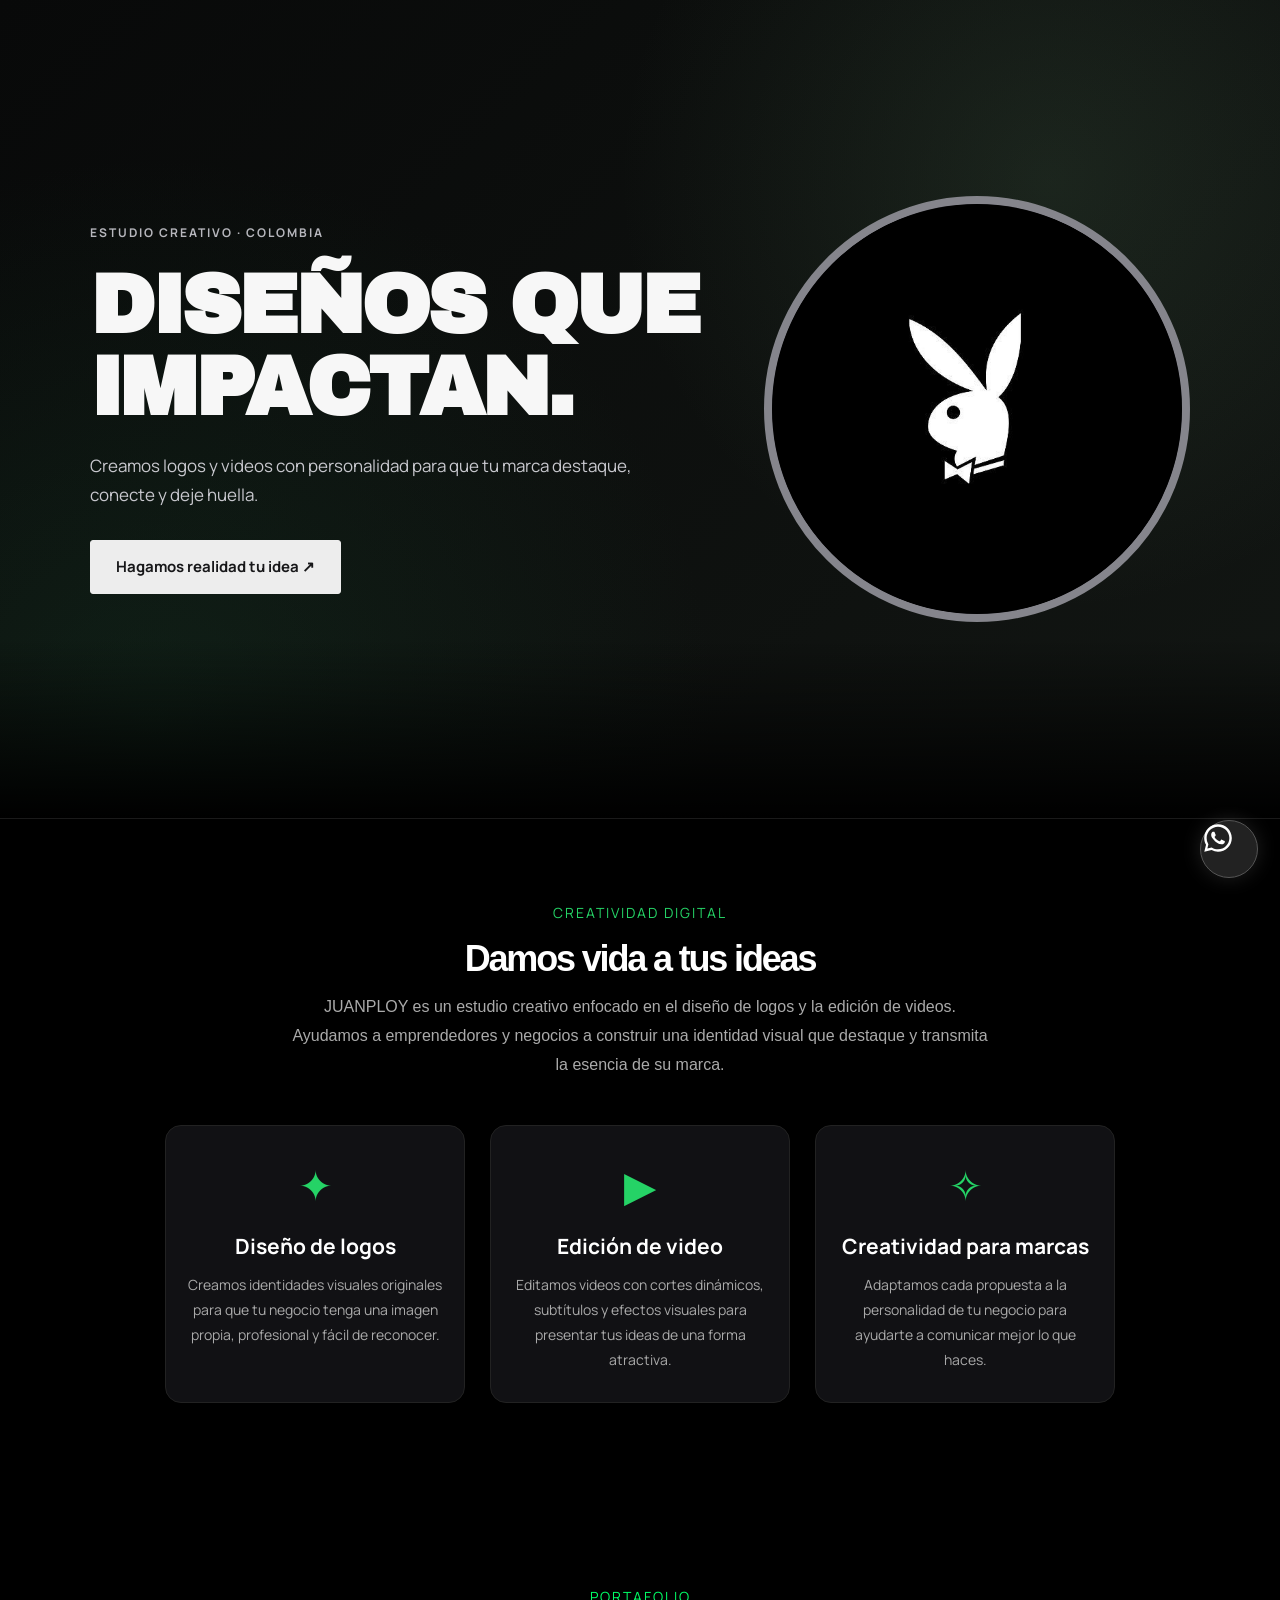
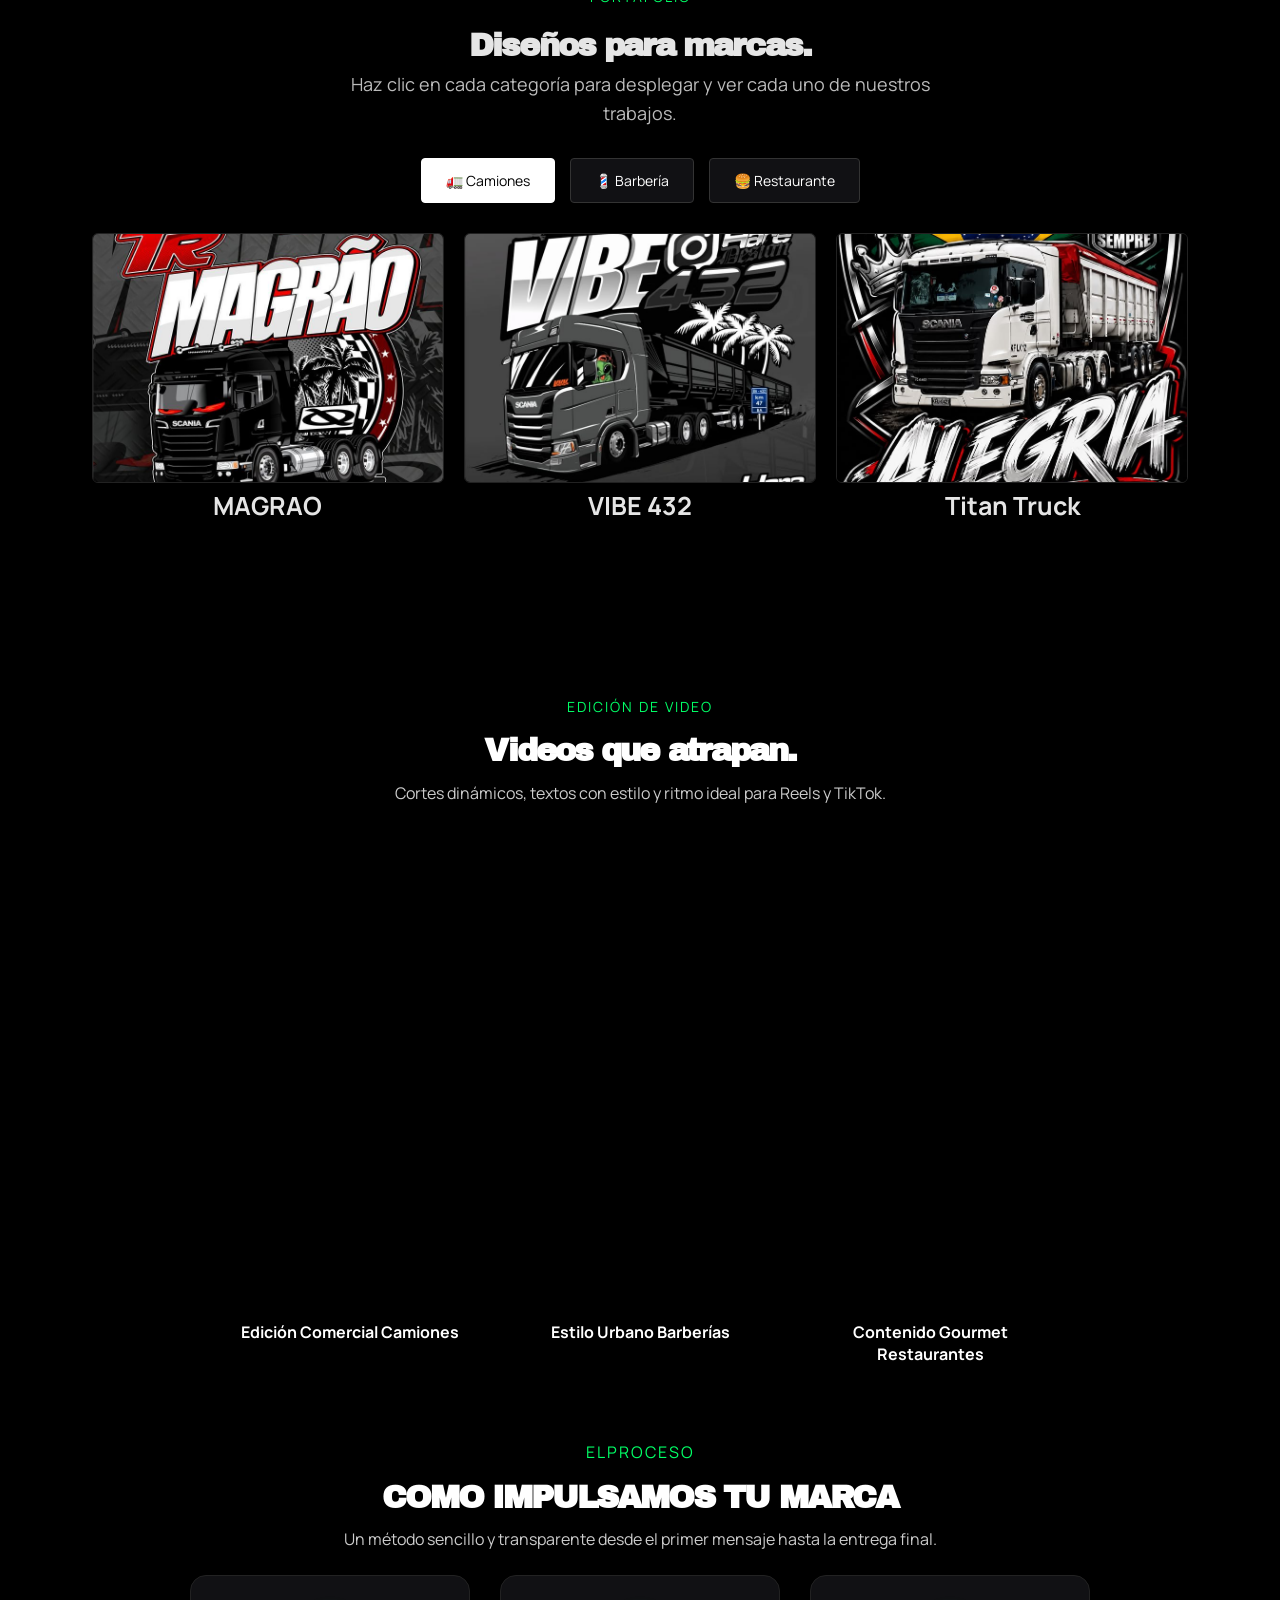
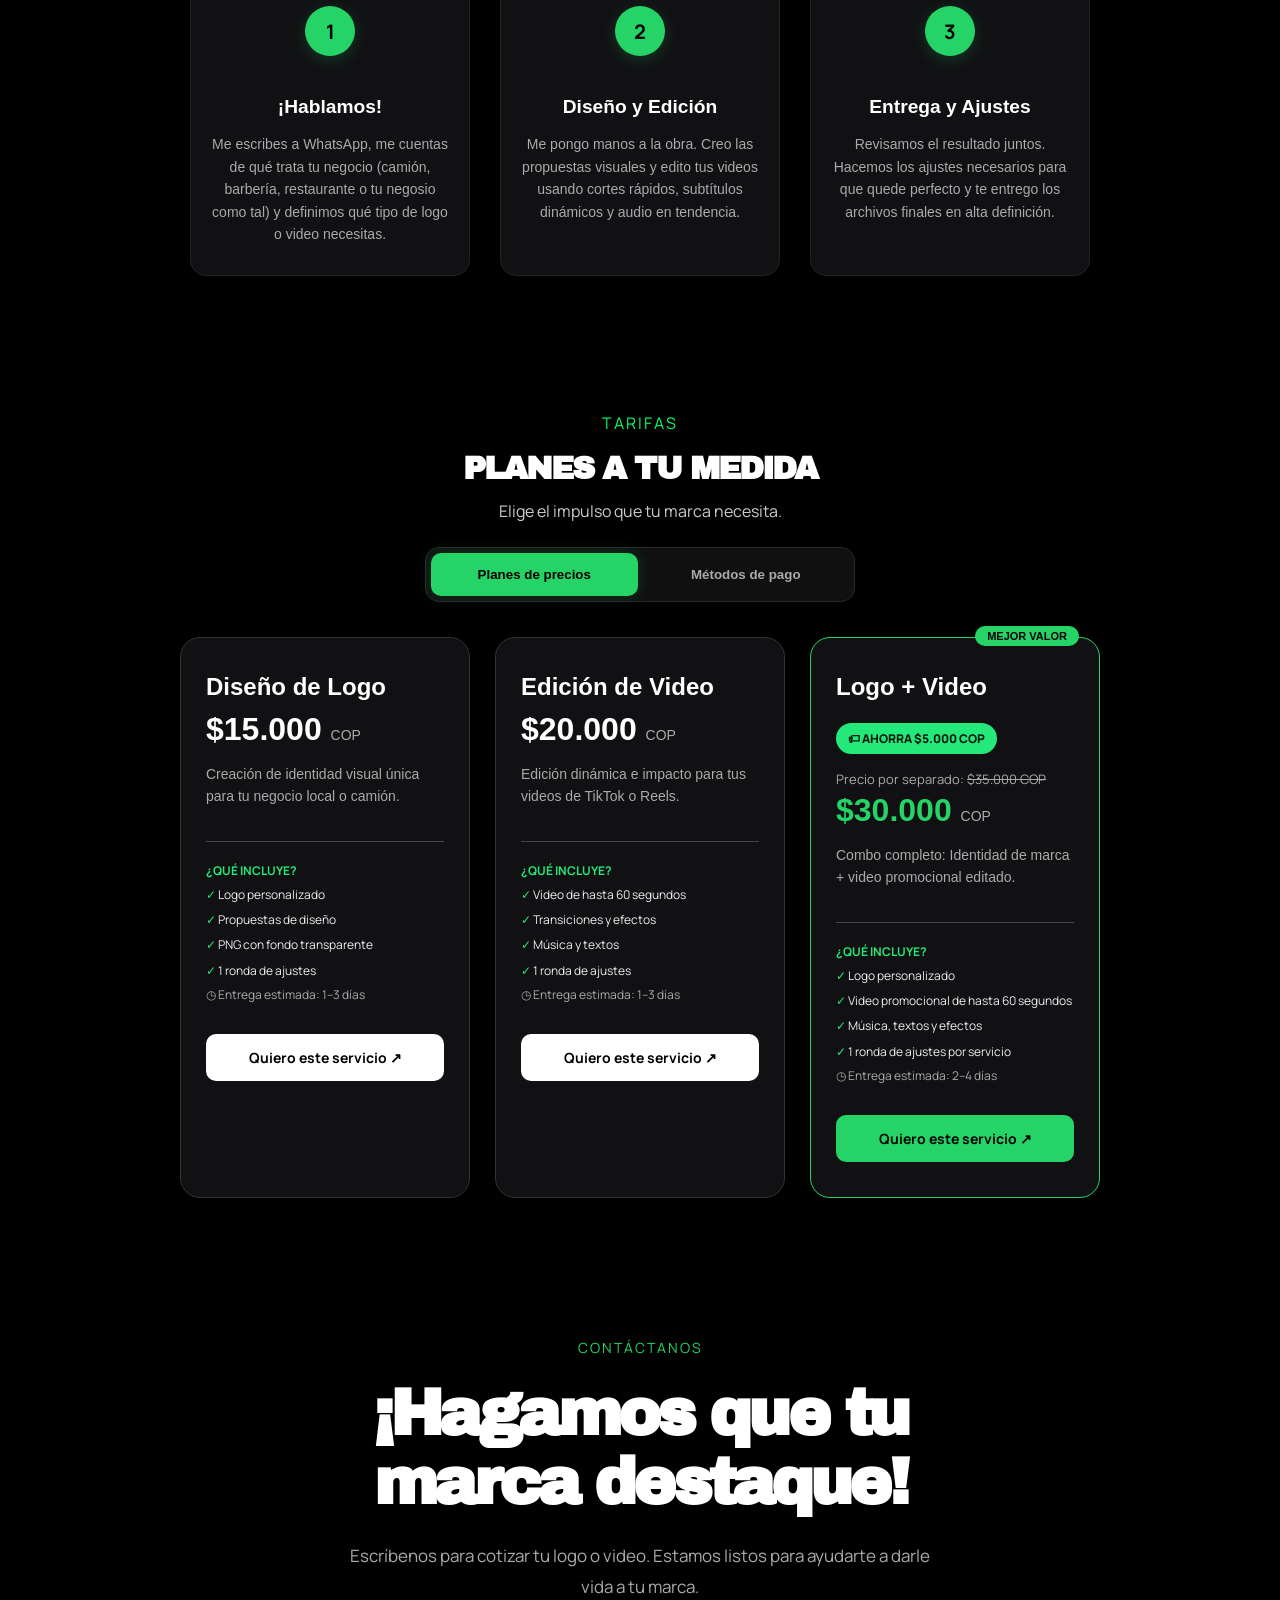
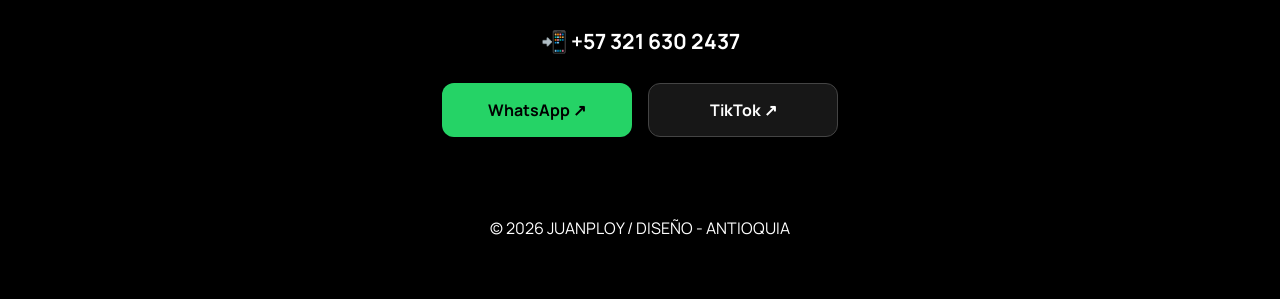
==== index.html @ f59d78eb "Update index.html" ====
<!doctype html>
<html lang="es">
<head><meta name="google-site-verification" content="qfb0RWy60WzS3y8hLTJ4j54Y8y1FdWpD40jaLU1oF0c" />
  <meta charset="utf-8"><meta name="viewport" content="width=device-width, initial-scale=1.0, maximum-scale=1.0, user-scalable=no">
<title>JUANPLOY | Diseño de Logos y Edición de Videos</title>
  <script type="application/ld+json">
  {
    "@context": "https://schema.org",
    "@type": "WebSite",
    "name": "JUANPLOY",
    "url": "https://juansebastianurregovelez-star.github.io/juanploy.github.io/"
  }
  </script>
  <link rel="icon" type="image/jpeg" href="favicon.jpg">
  <meta property="og:site_name" content="JUANPLOY">
  <meta property="og:title" content="JUANPLOY | DISEÑO CREATIVO DIGUITAL">
  <meta property="og:description" content="Creamos logos, diseños y videos con identidad propia. Transformamos tus ideas en contenido visual moderno que destaca y conecta con tu público.">
  <meta property="og:image" content="https://github.iominiatura.png">
  <meta property="og:type" content="website">

<meta name="description" content="JUANPLOY ofrece diseño de logos personalizados y edición de videos para barberías, gimnasios, restaurantes, camiones y marcas. Diseños profesionales y personalizados.">

<meta name="keywords" content="Juanploy, diseño de logos, logos personalizados, diseño gráfico, edición de videos, barberías, gimnasios, restaurantes, camiones">

<meta name="author" content="JUANPLOY">

<meta name="robots" content="in<!doctype html>
<html lang="es">
<head><meta name="google-site-verification" content="qfb0RWy60WzS3y8hLTJ4j54Y8y1FdWpD40jaLU1oF0c" />
  <meta charset="utf-8"><meta name="viewport" content="width=device-width,initial-scale=1">
  <title>juanploy</title>
  <script type="application/ld+json">
  {
    "@context": "https://schema.org",
    "@type": "WebSite",
    "name": "JUANPLOY",
    "url": "https://github.io"
  }
  </script>
  <link rel="icon" type="image/jpeg" href="favicon.jpg">


<link rel="stylesheet" href="styles.css"><link rel="stylesheet" href="logo-override.css"><link rel="stylesheet" href="portfolio-logos.css"><link rel="stylesheet" href="video-portfolio.css">
  <style>
  body {
    background: #000 !important;
  }

  main > section:not(#inicio) {
    background: #000 !important;
    background-image: none !important;
  }
    #contacto h2 {
  color: #fff !important;
}
   #inicio {
  background:
    radial-gradient(circle at 82% 22%, rgba(90, 130, 95, 0.18) 0%, transparent 35%),
    radial-gradient(circle at 12% 88%, rgba(24, 67, 43, 0.32) 0%, transparent 42%),
    linear-gradient(135deg, #080909, #121613) !important;

  position: relative;
  overflow: hidden;
  isolation: isolate;
}

/* Difuminado inferior hacia el negro */
#inicio::after {
  content: "";
  position: absolute;
  z-index: 1;
  left: 0;
  right: 0;
  bottom: 0;
  height: 180px;
  background: linear-gradient(
    to bottom,
    transparent 0%,
    rgba(0, 0, 0, 0.45) 45%,
    #000 100%
  );
  pointer-events: none;
}

/* Mantener el contenido de la portada por encima del difuminado */
#inicio > * {
  position: relative;
  z-index: 2;
}
  <style>
  <style>
.tarjeta-precio {
  padding: 20px !important;
  box-sizing: border-box;
}

.tarjeta-precio .detalles-plan p {
  font-size: 12px !important;
  margin: 6px 0 !important;
}

.tarjeta-precio a {
  padding: 12px 8px;
  font-size: 14px;
}

@media (max-width: 600px) {
  .tarjeta-precio {
    padding: 16px !important;
  }
}
</style>
</head>
<body></style>
<style>
/* PC: ocultar únicamente la barra de navegación */
@media screen and (min-width: 731px) {
  html body header.barra-juanploy {
    display: none !important;
  }
}

/* CELULAR: conservar la barra */
@media screen and (max-width: 730px) {
  html body header.barra-juanploy {
    display: flex !important;
  }
}
</style>
</head>
<body><!-- PANTALLA DE ENTRADA JUANPLOY -->
<div id="preloader">
  <div class="intro-logo">
    <img src="conejo2.jpeg" alt="Conejo de JUANPLOY">
    <h1>JUANPLOY</h1>
    <span class="intro-line"></span>
  </div>
</div>
<!-- FIN DE PANTALLA DE ENTRADA --><!-- BARRA DE NAVEGACIÓN JUANPLOY -->
<header class="barra-juanploy">
  <a href="#inicio" class="marca-juanploy">
    <img src="./conejo.jpeg" alt="Conejo de JUANPLOY">
    <span>JUANPLOY</span>
  </a>

<nav class="nav-juanploy" aria-label="Navegación principal">
  <a href="#portafolio">Portafolio</a>
  <a href="#edicion-videos">Edición de video</a>
  <a href="#proceso">Creatividad</a>
  <a href="#contacto">Contáctanos</a>
</nav>
</header>
</header><a href="https://wa.me/573216302437"
   class="whatsapp-flotante"
   target="_blank"
   aria-label="Contactar por WhatsApp">
    
    <svg viewBox="0 0 32 32" aria-hidden="true">
        <path d="M16 3C8.82 3 3 8.82 3 16c0 2.29.6 4.44 1.74 6.36L3.1 29l6.83-1.59A12.94 12.94 0 0 0 16 29c7.18 0 13-5.82 13-13S23.18 3 16 3zm0 23.65c-2.02 0-3.91-.54-5.55-1.48l-.4-.23-4.06.94.97-3.95-.25-.41A10.7 10.7 0 0 1 5.3 16C5.3 10.1 10.1 5.3 16 5.3S26.7 10.1 26.7 16 21.9 26.65 16 26.65zm5.86-8.03c-.32-.16-1.89-.93-2.18-1.04-.29-.11-.5-.16-.71.16-.21.32-.82 1.04-1 1.25-.18.21-.37.24-.69.08-.32-.16-1.36-.5-2.59-1.59-.96-.86-1.61-1.92-1.8-2.24-.19-.32-.02-.49.14-.65.15-.15.32-.37.48-.55.16-.18.21-.32.32-.53.11-.21.05-.4-.03-.56-.08-.16-.71-1.72-.97-2.36-.26-.62-.52-.54-.71-.55h-.61c-.21 0-.55.08-.84.4-.29.32-1.1 1.08-1.1 2.64s1.13 3.06 1.29 3.27c.16.21 2.22 3.39 5.38 4.76.75.32 1.34.51 1.8.65.76.24 1.45.21 2 .13.61-.09 1.89-.77 2.16-1.51.27-.74.27-1.37.19-1.51-.08-.13-.29-.21-.61-.37z"/>
    </svg>
</svg>
</svg>
</a>
</section>
<section id="inicio" class="hero">
  <div class="hero-contenido">
    <p class="hero-etiqueta">
      ESTUDIO CREATIVO · COLOMBIA
    </p>

    <h1>DISEÑOS QUE<br>IMPACTAN.</h1>

    <p class="hero-descripcion">
      Creamos logos y videos con personalidad para que tu
      marca destaque, conecte y deje huella.
    </p>

    <a class="hero-boton" href="#proceso">
      Hagamos realidad tu idea ↗
    </a>
  </div>
  
    <div class="hero-logo">
    <img src="favicon.jpg" alt="Conejo de JUANPLOY">
  </div>
</section> 
    
<!-- ========================================
     SECCIÓN: QUÉ ES JUANPLOY
========================================= -->

<section id="proceso" style="
  padding: 70px 20px;
  text-align: center;
  background-color: #08080a;
  color: #fff;
  border-top: 1px solid #1a1a1a;
">

  <!-- ENCABEZADO -->
  <p style="
    font-size: 14px;
    text-transform: uppercase;
    letter-spacing: 2px;
    color: #25d366;
    margin-bottom: 10px;
  ">
    CREATIVIDAD DIGITAL
  </p>

  <h2 style="
    font-size: 36px;
    font-weight: bold;
    margin-bottom: 18px;
    color: #fff;
    font-family: sans-serif;
  ">
    Damos vida a tus ideas
  </h2>

  <p style="
    color: #aaa;
    margin: 0 auto 45px;
    font-size: 16px;
    line-height: 1.8;
    max-width: 700px;
    font-family: sans-serif;
  ">
    JUANPLOY es un estudio creativo enfocado en el diseño de logos y la edición de videos. Ayudamos a emprendedores y negocios a construir una identidad visual que destaque y transmita la esencia de su marca.
  </p>

  <!-- TARJETAS DE SERVICIOS -->
  <div style="
    display: flex;
    flex-wrap: wrap;
    gap: 25px;
    justify-content: center;
    max-width: 1000px;
    margin: 0 auto;
  ">

    <!-- SERVICIO 1: DISEÑO DE LOGOS -->
    <div style="
      background: #111114;
      border: 1px solid #222;
      border-radius: 16px;
      padding: 30px 22px;
      width: 100%;
      max-width: 300px;
      box-sizing: border-box;
      transition: transform 0.3s ease, border-color 0.3s ease;
    ">

      <div style="
        font-size: 42px;
        color: #25d366;
        margin-bottom: 18px;
      ">✦</div>

      <h3 style="
        font-size: 21px;
        margin-bottom: 12px;
        color: #fff;
      ">
        Diseño de logos
      </h3>

      <p style="
        color: #aaa;
        font-size: 14px;
        line-height: 1.8;
        margin: 0;
      ">
        Creamos identidades visuales originales para que tu negocio tenga una imagen propia, profesional y fácil de reconocer.
      </p>

    </div>

    <!-- SERVICIO 2: EDICIÓN DE VIDEO -->
    <div style="
      background: #111114;
      border: 1px solid #222;
      border-radius: 16px;
      padding: 30px 22px;
      width: 100%;
      max-width: 300px;
      box-sizing: border-box;
      transition: transform 0.3s ease, border-color 0.3s ease;
    ">

      <div style="
        font-size: 42px;
        color: #25d366;
        margin-bottom: 18px;
      ">▶</div>

      <h3 style="
        font-size: 21px;
        margin-bottom: 12px;
        color: #fff;
      ">
        Edición de video
      </h3>

      <p style="
        color: #aaa;
        font-size: 14px;
        line-height: 1.8;
        margin: 0;
      ">
        Editamos videos con cortes dinámicos, subtítulos y efectos visuales para presentar tus ideas de una forma atractiva.
      </p>

    </div>

    <!-- SERVICIO 3: CREATIVIDAD PARA MARCAS -->
    <div style="
      background: #111114;
      border: 1px solid #222;
      border-radius: 16px;
      padding: 30px 22px;
      width: 100%;
      max-width: 300px;
      box-sizing: border-box;
      transition: transform 0.3s ease, border-color 0.3s ease;
    ">

      <div style="
        font-size: 42px;
        color: #25d366;
        margin-bottom: 18px;
      ">✧</div>

      <h3 style="
        font-size: 21px;
        margin-bottom: 12px;
        color: #fff;
      ">
        Creatividad para marcas
      </h3>

      <p style="
        color: #aaa;
        font-size: 14px;
        line-height: 1.8;
        margin: 0;
      ">
        Adaptamos cada propuesta a la personalidad de tu negocio para ayudarte a comunicar mejor lo que haces.
      </p>

    </div>

  </div>

</section>

  <!-- SECCIÓN DE PORTAFOLIO -->
<section id="portafolio" class="section works scroll-animado" style="text-align: center;">
    <p style="font-size: 14px; text-transform: uppercase; letter-spacing: 2px; color: #00FF66; margin-bottom: 5px;">PORTAFOLIO</p>
    <h2 style="font-size: 32px; font-weight: bold; margin-bottom: 10px; display: inline-block; width: 100%;">Diseños para marcas.</h2>
    <p class="intro" style="max-width: 600px; margin: 0 auto 20px auto;">Haz clic en cada categoría para desplegar y ver cada uno de  nuestros trabajos.</p>

    <!-- Botones selectores de categoría -->
    <div class="portfolio-tabs">
      <button class="tab-btn active" onclick="filterPortfolio('camiones')">🚛 Camiones</button>
      <button class="tab-btn" onclick="filterPortfolio('barberias')">💈 Barbería</button>
      <button class="tab-btn" onclick="filterPortfolio('restaurantes')">🍔 Restaurante</button>
    </div>

    <!-- Contenedores de contenido -->
    <div class="portfolio-gallery">
      <!-- CARPETA CAMIONES -->
      <div id="cat-camiones" class="portfolio-category active">
        <div class="grid-portfolio">
          <div class="item"><img src="camion 1.jpg" alt="Camión 1"><h3>MAGRAO</h3></div>
          <div class="item"><img src="camion 2.jpg" alt="Camión 2"><h3>VIBE 432</h3></div>
          <div class="item"><img src="camion 3.jpg" alt="Camión 3"><h3>Titan Truck</h3></div>
        </div>
      </div>

      <!-- CARPETA BARBERÍAS -->
      <div id="cat-barberias" class="portfolio-category">
        <div class="grid-portfolio">
          <div class="item"><img src="barberia 1.jpg" alt="Barbería 1"><h3>COREIA</h3></div>
          <div class="item"><img src="barberia 2.jpg" alt="Barbería 2"><h3>EL MUÑECO</h3></div>
          <div class="item"><img src="barberia 3.jpg" alt="Barbería 3"><h3>ROMEROS CUT</h3></div>
        </div>
      </div>

      <!-- CARPETA RESTAURANTES -->
      <div id="cat-restaurantes" class="portfolio-category">
        <div class="grid-portfolio">
          <div class="item"><img src="restaurante 1.jpg" alt="Restaurante 1"><h3>LA BURGUER</h3></div>
          <div class="item"><img src="restaurante 2.jpg" alt="Restaurante 2"><h3>BOCATOOS</h3></div>
          <div class="item"><img src="restaurante 3.jpg" alt="Restaurante 3"><h3>FAST FOOFD</h3></div>
        </div>
      </div>
    </div>
  </section>
 <!-- NUEVA SECCIÓN: EDICIÓN DE VIDEO -->
<section id="edicion-videos" style="padding: 60px 20px; text-align: center; background-color: #0b0b0b; color: #fff;">
  <p style="font-size: 14px; text-transform: uppercase; letter-spacing: 2px; color: #00FF66; margin-bottom: 5px;">EDICIÓN DE VIDEO</p>
  <h2 style="font-size: 32px; font-weight: bold; margin-bottom: 10px;">Videos que atrapan.</h2>
  <p style="color: #ccc; margin-bottom: 40px; font-size: 16px;">Cortes dinámicos, textos con estilo y ritmo ideal para Reels y TikTok.</p>

  <div style="display: flex; flex-wrap: wrap; gap: 30px; justify-content: center; max-width: 1200px; margin: 0 auto;">
    
    <!-- Video Camiones -->
    <div style="width: 100%; max-width: 260px; text-align: center;">
      <div style="width: 100%; aspect-ratio: 9 / 16; border-radius: 12px; overflow: hidden; box-shadow: 0 8px 24px rgba(0,0,0,0.5); background-color: #000;">
      <video autoplay muted loop playsinline preload="metadata"style="width: 100%; height: 100%; object-fit: cover;">
          <source src="turbo-video.mp4.mp4" type="video/mp4">
        </video>
      </div>
      <h3 style="font-size: 16px; margin-top: 15px; color: #fff;">Edición Comercial Camiones</h3>
    </div>

    <!-- Video Barbería -->
    <div style="width: 100%; max-width: 260px; text-align: center;">
      <div style="width: 100%; aspect-ratio: 9 / 16; border-radius: 12px; overflow: hidden; box-shadow: 0 8px 24px rgba(0,0,0,0.5); background-color: #000;">
      <video autoplay muted loop playsinline preload="metadata"style="width: 100%; height: 100%; object-fit: cover;">
          <source src="barbe-video.mp4.mp4" type="video/mp4">
        </video>
      </div>
      <h3 style="font-size: 16px; margin-top: 15px; color: #fff;">Estilo Urbano Barberías</h3>
    </div>

    <!-- Video Restaurante -->
    <div style="width: 100%; max-width: 260px; text-align: center;">
      <div style="width: 100%; aspect-ratio: 9 / 16; border-radius: 12px; overflow: hidden; box-shadow: 0 8px 24px rgba(0,0,0,0.5); background-color: #000;">
        <video autoplay muted loop playsinline preload="metadata"style="width: 100%; height: 100%; object-fit: cover;">
          <source src="rante-final.mp4.mp4" type="video/mp4">
        </video>
      </div>
      <h3 style="font-size: 16px; margin-top: 15px; color: #fff;">Contenido Gourmet Restaurantes</h3>
    </div>

  </div>
<!-- Estilos CSS para lograr las esquinas redondeadas y la animación suave -->
  <style>
    .tarjeta-precio {
      background-color: #111114 !important;
      border: 1px solid #333 !important;
      border-radius: 20px !important; /* Esquinas muy suaves y modernas */
      padding: 35px 25px !important;
      width: 100% !important;
      max-width: 290px !important;
      text-align: left !important;
      position: relative !important;
      transition: all 0.4s cubic-bezier(0.165, 0.84, 0.44, 1) !important; /* Animación ultra suave */
      box-shadow: 0 4px 20px rgba(0, 0, 0, 0.3) !important;
    }
    
    /* Efecto de elevación interactiva (Hover) */
    .tarjeta-precio:hover {
      transform: translateY(-12px) !important; /* Se eleva físicamente */
      border-color: #25d366 !important; /* El borde cambia al verde de tu marca */
      box-shadow: 0 15px 35px rgba(37, 211, 102, 0.15) !important; /* Brillo suave abajo */
    }

    .tarjeta-precio.destacada {
      border: 1px solid #25d366 !important;
    }
    .tarjeta-precio.destacada:hover {
      box-shadow: 0 15px 35px rgba(37, 211, 102, 0.3) !important;
    }

    .boton-interes {
      display: inline-block !important;
      width: 100% !important;
      padding: 14px !important;
      text-align: center !important;
      text-decoration: none !important;
      font-weight: bold !important;
      border-radius: 10px !important;
      margin-top: 25px !important;
      transition: background 0.3s ease !important;
    }
    html {
  scroll-behavior: smooth;
}

body {
  overflow-x: hidden;
}

.tarjeta-precio {
  will-change: transform;
}
  </style>
<!-- ========================================== -->
<!-- 03.5 / SECCIÓN CÓMO TRABAJAMOS (NUEVA)    -->
<!-- ========================================== -->
<section id="seccion-precios" style="padding:60px 20px;background:#000;color:white;text-align:center;">
  <p style="color:#00ff66;letter-spacing:2px;">ELPROCESO</p>
  <h2 style="font-size:32px;margin-bottom:10px;">COMO IMPULSAMOS TU MARCA</h2>
  <p style="color:#ccc;margin-bottom:25px;">
Un método sencillo y transparente desde el primer mensaje hasta la entrega final.
  <style>
    .tarjeta-proceso {
      background-color: #111114 !important;
      border: 1px solid #222 !important;
      border-radius: 16px !important;
      padding: 30px 20px !important;
      width: 100% !important;
      max-width: 280px !important;
      text-align: center !important;
      transition: transform 0.3s ease !important;
    }
    .tarjeta-proceso:hover {
      transform: translateY(-5px) !important;
      border-color: #333 !important;
    }
    .numero-paso {
      width: 50px !important;
      height: 50px !important;
      background-color: #25d366 !important;
      color: #000 !important;
      font-size: 20px !important;
      font-weight: bold !important;
      display: flex !important;
      align-items: center !important;
      justify-content: center !important;
      border-radius: 50% !important;
      margin: 0 auto 20px auto !important;
      box-shadow: 0 4px 15px rgba(37, 211, 102, 0.2) !important;
    }
  </style>

  <div style="display: flex; flex-wrap: wrap; gap: 30px; justify-content: center; max-width: 1100px; margin: 0 auto;">
    
    <!-- Paso 1 -->
    <div class="tarjeta-proceso">
      <div class="numero-paso">1</div>
      <h3 style="font-size: 18px; font-weight: bold; margin-bottom: 10px; color: #fff; font-family: sans-serif;">¡Hablamos!</h3>
      <p style="color: #aaa; font-size: 14px; line-height: 1.6; margin: 0; font-family: sans-serif;">Me escribes a WhatsApp, me cuentas de qué trata tu negocio (camión, barbería, restaurante o tu negosio como tal) y definimos qué tipo de logo o video necesitas.</p>
    </div>

    <!-- Paso 2 -->
    <div class="tarjeta-proceso">
      <div class="numero-paso">2</div>
      <h3 style="font-size: 18px; font-weight: bold; margin-bottom: 10px; color: #fff; font-family: sans-serif;">Diseño y Edición</h3>
      <p style="color: #aaa; font-size: 14px; line-height: 1.6; margin: 0; font-family: sans-serif;">Me pongo manos a la obra. Creo las propuestas visuales y edito tus videos usando cortes rápidos, subtítulos dinámicos y audio en tendencia.</p>
    </div>

    <!-- Paso 3 -->
    <div class="tarjeta-proceso">
      <div class="numero-paso">3</div>
      <h3 style="font-size: 18px; font-weight: bold; margin-bottom: 10px; color: #fff; font-family: sans-serif;">Entrega y Ajustes</h3>
      <p style="color: #aaa; font-size: 14px; line-height: 1.6; margin: 0; font-family: sans-serif;">Revisamos el resultado juntos. Hacemos los ajustes necesarios para que quede perfecto y te entrego los archivos finales en alta definición.</p>
    </div>

  </div>
</section>
<!-- ========================================== -->
  <!-- 04 / SECCIÓN DE PRECIOS ACTUALIZADA       -->
  <!-- ========================================== -->  
<section id="seccion-precios" style="padding:60px 20px;background:#000;color:white;text-align:center;">
  <p style="color:#00ff66;letter-spacing:2px;">TARIFAS</p>
  <h2 style="font-size:32px;margin-bottom:10px;">PLANES A TU MEDIDA</h2>
  <p style="color:#ccc;margin-bottom:25px;">
    Elige el impulso que tu marca necesita.
  </p>
<div class="selector-pagos">
  <button type="button" id="btn-planes" class="boton-selector activo">
    Planes de precios
  </button>

  <button type="button" id="btn-pagos" class="boton-selector">
    Métodos de pago
  </button>
</div>

<!-- PANEL DE PLANES -->
<div id="panel-planes">

    <div style="display:flex;flex-wrap:wrap;gap:25px;justify-content:center;max-width:1100px;margin:30px auto 0;">

      <!-- TARJETA 1 -->
      <div class="tarjeta-precio">
        <h3 style="font-size:24px;font-weight:bold;margin-bottom:10px;color:#fff;font-family:sans-serif;">Diseño de Logo</h3>

        <div style="font-size:32px;font-weight:bold;color:#fff;margin-bottom:15px;font-family:sans-serif;">
          $15.000 <span style="font-size:14px;color:#aaa;font-weight:normal;">COP</span>
        </div>

        <p style="color:#aaa;font-size:14px;line-height:1.6;min-height:60px;margin:0;font-family:sans-serif;">
          Creación de identidad visual única para tu negocio local o camión.
        </p>

        <a href="https://wa.me/573216302437" target="_blank"
          style="display:inline-block;width:100%;padding:14px;text-align:center;text-decoration:none;font-weight:bold;border-radius:10px;margin-top:25px;background-color:#fff;color:#000;">
          Me interesa ↗
        </a>
      </div>

      <!-- TARJETA 2 -->
      <div class="tarjeta-precio">
        <h3 style="font-size:24px;font-weight:bold;margin-bottom:10px;color:#fff;font-family:sans-serif;">Edición de Video</h3>

        <div style="font-size:32px;font-weight:bold;color:#fff;margin-bottom:15px;font-family:sans-serif;">
          $20.000 <span style="font-size:14px;color:#aaa;font-weight:normal;">COP</span>
        </div>

        <p style="color:#aaa;font-size:14px;line-height:1.6;min-height:60px;margin:0;font-family:sans-serif;">
          Edición dinámica e impacto para tus videos de TikTok o Reels.
        </p>

        <a href="https://wa.me/573216302437" target="_blank"
          style="display:inline-block;width:100%;padding:14px;text-align:center;text-decoration:none;font-weight:bold;border-radius:10px;margin-top:25px;background-color:#fff;color:#000;">
          Me interesa ↗
        </a>
      </div>

      <!-- TARJETA 3 -->
      <div class="tarjeta-precio destacada">
        <span style="position:absolute;top:-12px;right:20px;background-color:#25d366;color:#000;font-size:11px;font-weight:bold;padding:4px 12px;border-radius:20px;text-transform:uppercase;font-family:sans-serif;">
          Mejor Valor
        </span>

        <h3 style="font-size:24px;font-weight:bold;margin-bottom:10px;color:#fff;font-family:sans-serif;">Logo + Video</h3>

        <div style="font-size:32px;font-weight:bold;color:#25d366;margin-bottom:15px;font-family:sans-serif;">
          $30.000 <span style="font-size:14px;color:#aaa;font-weight:normal;">COP</span>
        </div>

        <p style="color:#aaa;font-size:14px;line-height:1.6;min-height:60px;margin:0;font-family:sans-serif;">
          Combo completo: Identidad de marca + video promocional editado.
        </p>

        <a href="https://wa.me/573216302437" target="_blank"
          style="display:inline-block;width:100%;padding:14px;text-align:center;text-decoration:none;font-weight:bold;border-radius:10px;margin-top:25px;background-color:#25d366;color:#000;">
          Me interesa ↗
        </a>
      </div>

    </div>
  </div>
  
<div id="panel-pagos" style="display:none;">

<h2 style="font-size:40px;margin-bottom:10px;">TUS PAGOS LLEGAN A NEQUI</h2>
  <p style="color:#ccc;margin-bottom:25px;">
 Puedes realizar tu transferencia desde cualquiera de estas entidades. para llegar a nequi
  </p>

<div class="lista-bancos">
  
<div class="banco-item">
  <img
    src="nequi.png"
    alt="Logo de Nequi"
    style="width:38px !important; height:38px !important; max-width:38px !important; max-height:38px !important; object-fit:contain !important; flex:0 0 38px !important; display:block !important;"
  >
  <span>Nequi</span>
</div>
<div class="banco-item">
  <img
    src="bamcolombia.png"
    alt="Logo de Bancolombia"
    style="width:38px !important; height:38px !important; max-width:38px !important; max-height:38px !important; object-fit:contain !important; flex:0 0 38px !important; display:block !important;"
  >
  <span>Bancolombia</span>
</div>
  
<div class="banco-item">
  <img
    src="bogota 2.jpg"
    alt="Logo de Banco de Bogotá"
    style="width:38px !important; height:38px !important; max-width:38px !important; max-height:38px !important; object-fit:contain !important; flex:0 0 38px !important; display:block !important;"
  >
  <span>Banco de Bogotá</span>
</div>
  <div class="banco-item">
  <img
    src="nu.png"
    alt="Logo de Nu"
    style="width:38px !important; height:38px !important; max-width:38px !important; max-height:38px !important; object-fit:contain !important; flex:0 0 38px !important; display:block !important;"
  >
  <span>Nu</span>
</div>
  
  <div class="banco-item">
  <img
    src="davivienda.jpg"
    alt="Logo de Davivienda"
    style="width:38px !important; height:38px !important; max-width:38px !important; max-height:38px !important; object-fit:contain !important; flex:0 0 38px !important; display:block !important;"
  >
  <span>Davivienda</span>
</div>

<div class="banco-item">
  <img
    src="daviplata.png"
    alt="Logo de DaviPlata"
    style="width:38px !important; height:38px !important; max-width:38px !important; max-height:38px !important; object-fit:contain !important; flex:0 0 38px !important; display:block !important;"
  >
  <span>DaviPlata</span>
</div>

</div>

<div class="destino-nequi">
  <div>
    <p>Todos los pagos deben enviarse a nuestra cuenta Nequi q Nuestros Hasesores Tedaran </p>
  </div>
</div>
</div> <!-- Cierre de panel-pagos -->
</section> <!-- Cierre de seccion-precios -->

<!-- SECCIÓN DE CONTACTO JUANPLOY -->
<section id="contacto" class="section contact scroll-animado">
  <div class="contacto-contenido">

    <p class="contacto-etiqueta">CONTÁCTANOS</p>

    <h2>¡Hagamos que tu<br>marca destaque!</h2>

    <p class="contacto-descripcion">
      Escríbenos para cotizar tu logo o video. Estamos listos para ayudarte
      a darle vida a tu marca.
    </p>

    <p class="contacto-telefono">📲 +57 321 630 2437</p>

    <div class="contacto-botones">

      <!-- BOTÓN WHATSAPP -->
      <a
        class="contacto-btn whatsapp-btn"
        href="https://wa.me/573216302437"
        target="_blank"
        rel="noopener noreferrer">
        WhatsApp ↗
      </a>

      <!-- BOTÓN TIKTOK -->
      <a
        class="contacto-btn tiktok-btn"
        href="https://www.tiktok.com/@juanploy"
        target="_blank"
        rel="noopener noreferrer">
        TikTok ↗
      </a>

    </div>

  </div>

</section>

<!-- ESTILOS DE LA SECCIÓN DE CONTACTO -->
<style>
#contacto {
  box-sizing: border-box;
  width: 100%;
  padding: 80px 20px !important;
  text-align: center !important;
  background: #000 !important;
  color: #fff;
  scroll-margin-top: 20px;
}

#contacto .contacto-contenido {
  width: 100%;
  max-width: 850px;
  margin: 0 auto;
}

#contacto .contacto-etiqueta {
  color: #25d366;
  font-size: 14px;
  letter-spacing: 2px;
  margin: 0 0 22px;
  text-align: center;
}

#contacto h2 {
  color: #fff !important;
  font-size: clamp(34px, 6vw, 64px) !important;
  line-height: 1.08 !important;
  text-align: center !important;
  margin: 0 auto 24px !important;
  max-width: 800px;
}

#contacto .contacto-descripcion {
  color: #aaa;
  font-size: 17px;
  line-height: 1.8;
  max-width: 600px;
  margin: 0 auto 25px;
  text-align: center;
}

#contacto .contacto-telefono {
  color: #fff;
  font-size: 21px;
  font-weight: bold;
  margin: 0 auto 28px;
  text-align: center;
}

#contacto .contacto-botones {
  display: flex;
  justify-content: center;
  align-items: center;
  gap: 16px;
  flex-wrap: wrap;
  width: 100%;
  margin: 0 auto;
}

#contacto .contacto-btn {
  display: inline-flex;
  justify-content: center;
  align-items: center;
  box-sizing: border-box;
  min-width: 190px;
  min-height: 54px;
  padding: 15px 24px;
  border-radius: 12px;
  text-decoration: none !important;
  font-size: 16px;
  font-weight: bold;
  transition: transform .25s ease, box-shadow .25s ease;
}

#contacto .whatsapp-btn {
  background: #25d366;
  color: #000 !important;
}

#contacto .tiktok-btn {
  background: #171717;
  color: #fff !important;
  border: 1px solid #444;
}

#contacto .contacto-btn:hover {
  transform: translateY(-4px);
  box-shadow: 0 8px 24px rgba(37, 211, 102, .15);
}

/* ADAPTACIÓN PARA CELULARES */
@media (max-width: 600px) {
  #contacto {
    padding: 60px 20px !important;
  }

  #contacto h2 {
    font-size: 36px !important;
    line-height: 1.1 !important;
  }

  #contacto .contacto-descripcion {
    font-size: 16px;
    line-height: 1.7;
  }

  #contacto .contacto-telefono {
    font-size: 18px;
  }

  #contacto .contacto-botones {
    gap: 12px;
  }

  #contacto .contacto-btn {
    flex: 1 1 135px;
    min-width: 0;
    padding: 14px 12px;
    font-size: 15px;
  }
}
</style>
  <span>&copy; <span id="year"></span> JUANPLOY / DISEÑO - ANTIOQUIA</span>
</footer>

<!-- Enlace a tu archivo de videos y filtros -->
<script src="video-portfolio.js"></script>

<!-- Script para el año automático y animaciones de scroll -->
<script>
  // Año en el footer
  document.getElementById('year').textContent = new Date().getFullYear();

  // Animación al ir bajando (Scroll)
  const secciones = document.querySelectorAll('.scroll-animado');
  const observador = new IntersectionObserver((entradas) => {
    entradas.forEach(entrada => {
      if (entrada.isIntersecting) {
        entrada.target.classList.add('visible');
      }
    });
  }, { threshold: 0.15 });

  secciones.forEach(seccion => {
    observador.observe(seccion);
  });
</script>
<script>
document.querySelectorAll('.tarjeta-precio').forEach((tarjeta) => {
  const titulo = tarjeta.querySelector('h3');
  const boton = tarjeta.querySelector('a');
  const descripcion = tarjeta.querySelector('p');

  if (!titulo || !boton || !descripcion) return;

  const servicio = titulo.textContent.trim();

  const planes = {
    'Diseño de Logo': {
      precio: '$15.000 COP',
      mensaje: 'Hola, JUANPLOY. Quiero contratar el servicio de Diseño de Logo por $15.000 COP. ¿Cómo puedo comenzar mi pedido?',
      detalles: [
        'Logo personalizado',
        'Propuestas de diseño',
        'PNG con fondo transparente',
        '1 ronda de ajustes'
      ],
      entrega: 'Entrega estimada: 1–3 días'
    },
    'Edición de Video': {
      precio: '$20.000 COP',
      mensaje: 'Hola, JUANPLOY. Quiero contratar el servicio de Edición de Video por $20.000 COP. ¿Qué archivos debo enviarte?',
      detalles: [
        'Video de hasta 60 segundos',
        'Transiciones y efectos',
        'Música y textos',
        '1 ronda de ajustes'
      ],
      entrega: 'Entrega estimada: 1–3 días'
    },
    'Logo + Video': {
      precio: '$30.000 COP',
      mensaje: 'Hola, JUANPLOY. Quiero contratar el paquete Logo + Video por $30.000 COP, con el descuento de $5.000 COP. ¿Cómo comenzamos?',
      detalles: [
        'Logo personalizado',
        'Video promocional de hasta 60 segundos',
        'Música, textos y efectos',
        '1 ronda de ajustes por servicio'
      ],
      entrega: 'Entrega estimada: 2–4 días'
    }
  };

  const plan = planes[servicio];
  if (!plan) return;

 // Actualizar el mensaje del botón de WhatsApp.
  const numeroWhatsApp = '573216302437';

  boton.href = 'https://wa.me/' + numeroWhatsApp +
    '?text=' + encodeURIComponent(plan.mensaje);

  boton.target = '_blank';
  boton.rel = 'noopener noreferrer';
  boton.textContent = 'Quiero este servicio ↗';
  // Agregar características sin borrar la descripción original.
  let lista = tarjeta.querySelector('.detalles-plan');

  if (!lista) {
    lista = document.createElement('div');
    lista.className = 'detalles-plan';
    descripcion.insertAdjacentElement('afterend', lista);
  }

  lista.innerHTML = `
    <div style="border-top:1px solid #45454f;margin-top:18px;padding-top:14px">
      <p style="color:#24e879;font-size:12px;font-weight:700">
        ¿QUÉ INCLUYE?
      </p>
      ${plan.detalles.map(item => `
        <p style="color:#eee;font-size:13px;line-height:1.6;margin:8px 0">
          <span style="color:#24e879">✓</span> ${item}
        </p>
      `).join('')}
      <p style="color:#aaa;font-size:13px;margin-top:16px">
        ◷ ${plan.entrega}
      </p>
    </div>
  `;

  // Mostrar el descuento de $5.000 en Logo + Video.
  if (servicio === 'Logo + Video' &&
      !tarjeta.querySelector('.etiqueta-descuento')) {
    const descuento = document.createElement('div');
    descuento.className = 'etiqueta-descuento';
    descuento.innerHTML = `
      <div style="display:inline-block;background:#24e879;color:#07180d;
        font-size:12px;font-weight:800;padding:7px 12px;
        border-radius:20px;margin:12px 0">
        🏷 AHORRA $5.000 COP
      </div>
      <p style="color:#aaa;font-size:13px;margin:4px 0">
        Precio por separado: <s>$35.000 COP</s>
      </p>
    `;
    titulo.insertAdjacentElement('afterend', descuento);
  }
});
</script>
  
  <script>
    window.addEventListener('load', function() {
        const preloader = document.getElementById('preloader');
        setTimeout(() => {
            preloader.style.opacity = '0';
            preloader.style.visibility = 'hidden';
       }, 400); // Duración de 0.8 segundos en pantalla
    });
</script>
<style>
/* ===== ANIMACIÓN VERDE PARA LAS TARJETAS JUANPLOY ===== */

#proceso > div > div {
  position: relative !important;
  isolation: isolate;
  overflow: hidden !important;
  border: 1px solid #222 !important;
  border-radius: 16px !important;
  transition:
    transform 0.3s ease,
    box-shadow 0.3s ease,
    border-color 0.3s ease !important;
}

/* Línea verde animada alrededor de la tarjeta */
#proceso > div > div::before {
  content: "";
  position: absolute;
  inset: 0;
  border-radius: inherit;
  padding: 2px;
  background: conic-gradient(
    from var(--angulo, 0deg),
    transparent 0deg,
    transparent 230deg,
    #25d366 290deg,
    #aaffc4 320deg,
    transparent 360deg
  );

  -webkit-mask:
    linear-gradient(#fff 0 0) content-box,
    linear-gradient(#fff 0 0);
  -webkit-mask-composite: xor;
  mask-composite: exclude;

  opacity: 0;
  pointer-events: none;
  transition: opacity 0.25s ease;
}

/* PC: al pasar el cursor */
@media (hover: hover) and (pointer: fine) {
  #proceso > div > div:hover {
    transform: translateY(-7px);
    border-color: #25d366 !important;
    box-shadow: 0 0 24px rgba(37, 211, 102, 0.18);
  }

  #proceso > div > div:hover::before {
    opacity: 1;
    animation: bordeVerde 2s linear infinite;
  }
}

/* Celular: al tocar una tarjeta */
@media (hover: none) and (pointer: coarse) {
  #proceso > div > div:active {
    transform: scale(0.98);
    border-color: #25d366 !important;
    box-shadow: 0 0 24px rgba(37, 211, 102, 0.25);
  }

  #proceso > div > div:active::before {
    opacity: 1;
    animation: bordeVerde 1.5s linear infinite;
  }
}

@property --angulo {
  syntax: "<angle>";
  initial-value: 0deg;
  inherits: false;
}

@keyframes bordeVerde {
  from {
    --angulo: 0deg;
  }
  to {
    --angulo: 360deg;
  }
}
</style>
<style>

/* ===== INTRO RETRO JUANPLOY ===== */
#preloader {
  position: fixed;
  inset: 0;
  z-index: 999999;
  display: flex;
  align-items: center;
  justify-content: center;
  background:
    radial-gradient(circle at center, rgba(37, 211, 102, 0.09), transparent 45%),
    #050605;
  opacity: 1;
  visibility: visible;
  transition: opacity 0.2s ease, visibility 0.2s ease;
}

#preloader.intro-oculto {
  opacity: 0;
  visibility: hidden;
  pointer-events: none;
}

.intro-logo {
  display: flex;
  flex-direction: column;
  align-items: center;
  animation: introAparecer 0.3s ease both;
}

.intro-logo img {
  display: block;
  width: 130px;
  height: 130px;
  object-fit: contain;
  filter: none;
  opacity: 1;
  animation: conejoRetro 0.4s ease-in-out both;
}

.intro-logo h1 {
  margin: 12px 0 10px;
  color: #fff;
  font-family: monospace;
  font-size: 23px;
  font-weight: 800;
  letter-spacing: 5px;
  text-shadow: 0 0 12px rgba(255,255,255,.15);
}

.intro-line {
  width: 100px;
  height: 2px;
  background: #25d366;
  box-shadow: 0 0 10px rgba(37,211,102,.5);
  animation: lineaIntro 0.3s ease forwards;
}

@keyframes introAparecer {
  from { opacity: 0; transform: translateY(5px); }
  to { opacity: 1; transform: translateY(0); }
}

@keyframes conejoRetro {
  0% { opacity: 0; transform: scale(.9); }
  50% { opacity: 1; }
  100% { opacity: 1; transform: scale(1); }
}

@keyframes lineaIntro {
  from { width: 0; }
  to { width: 100px; }
}

@media (prefers-reduced-motion: reduce) {
  #preloader, .intro-logo, .intro-logo img, .intro-line {
    animation: none !important;
    transition: none !important;
  }
  .intro-line { width: 100px; }
}

.selector-pagos {
  display: flex;
  justify-content: center;
  gap: 5px;
  max-width: 430px;
  margin: 25px auto 35px;
  padding: 5px;
  border: 1px solid #292929;
  border-radius: 14px;
  background: #101010;
}

.boton-selector {
  flex: 1;
  padding: 13px 10px;
  border: 1px solid transparent;
  border-radius: 10px;
  background: transparent;
  color: #aaa;
  font-weight: bold;
  cursor: pointer;
  transition: .3s;
}

.boton-selector.activo {
  background: #25d366;
  color: #000;
  box-shadow: 0 0 15px #25d36635;
}

.boton-selector:hover {
  border-color: #25d366;
}

.encabezado-x {
  display: flex;
  align-items: center;
  gap: 18px;
  text-align: left;
  max-width: 650px;
  margin: 0 auto 30px;
}

.logo-x {
  width: 65px;
  height: 65px;
  flex-shrink: 0;
  display: grid;
  place-items: center;
  border-radius: 15px;
  background: #fff;
  color: #000;
  font-size: 38px;
  font-weight: bold;
}

.encabezado-x h2 {
  margin: 0 0 7px;
  color: #fff;
}

.encabezado-x p {
  margin: 5px 0;
  color: #aaa;
  font-size: 13px;
  line-height: 1.5;
}

.lista-bancos {
  display: grid;
  grid-template-columns: repeat(2, minmax(0, 1fr));
  gap: 12px;
  max-width: 650px;
  margin: auto;
}

.banco-item {
  display: flex;
  align-items: center;
  gap: 12px;
  padding: 12px;
  min-width: 0;
  background: #111114;
  border: 1px solid #292929;
  border-radius: 12px;
  color: white;
  text-align: left;
  font-size: 14px;
  transition: .3s ease;
}

.banco-item:hover {
  border-color: #25d366;
  transform: translateY(-3px);
}

.banco-logo {
  width: 38px;
  height: 38px;
  flex-shrink: 0;
  display: grid;
  place-items: center;
  border-radius: 10px;
  background: #252525;
  color: #25d366;
  font-weight: bold;
  font-size: 19px;
}

.destino-x {
  margin-top: 25px;
  color: #25d366;
  font-weight: bold;
}

@media(max-width:600px) {
  .selector-pagos {
    width: 100%;
  }

  .boton-selector {
    font-size: 12px;
    padding: 12px 5px;
  }

  .lista-bancos {
    grid-template-columns: repeat(2, minmax(0, 1fr));
    gap: 8px;
  }

  .banco-item {
    padding: 9px 7px;
    gap: 7px;
    font-size: 12px;
  }

  .banco-logo {
    width: 32px;
    height: 32px;
    font-size: 16px;
  }

  .encabezado-x {
    gap: 12px;
  }

  .logo-x {
    width: 52px;
    height: 52px;
    font-size: 30px;
  }

  .encabezado-x h2 {
    font-size: 21px;
  }
}
</style>
<script>
function mostrarPanel(panel, boton) {
  const planes = document.getElementById("panel-planes");
  const pagos = document.getElementById("panel-pagos");

  const botones = document.querySelectorAll(".boton-selector");

  if (panel === "planes") {
    planes.style.display = "block";
    pagos.style.display = "none";
  } else {
    planes.style.display = "none";
    pagos.style.display = "block";
  }

  botones.forEach(function(b) {
    b.classList.remove("activo");
  });

  boton.classList.add("activo");
}
</script>
</body>

<script>
document.addEventListener("DOMContentLoaded", function () {
  const panelPlanes = document.getElementById("panel-planes");
  const panelPagos = document.getElementById("panel-pagos");
  const botonPlanes = document.getElementById("btn-planes");
  const botonPagos = document.getElementById("btn-pagos");

  if (!panelPlanes || !panelPagos || !botonPlanes || !botonPagos) {
    console.error("No se encontraron los paneles o botones de tarifas.");
    return;
  }

  function mostrarPanel(tipo) {
    const mostrarPlanes = tipo === "planes";

    panelPlanes.style.display = mostrarPlanes ? "block" : "none";
    panelPagos.style.display = mostrarPlanes ? "none" : "block";

    botonPlanes.classList.toggle("activo", mostrarPlanes);
    botonPagos.classList.toggle("activo", !mostrarPlanes);
  }

  botonPlanes.addEventListener("click", function () {
    mostrarPanel("planes");
  });

  botonPagos.addEventListener("click", function () {
    mostrarPanel("pagos");
  });

  mostrarPanel("planes");
});
</script>
</body>
<script>
document.addEventListener("DOMContentLoaded", function () {
  const planes = document.getElementById("panel-planes");
  const pagos = document.getElementById("panel-pagos");
  const btnPlanes = document.getElementById("btn-planes");
  const btnPagos = document.getElementById("btn-pagos");

  if (!planes || !pagos || !btnPlanes || !btnPagos) {
    console.error("Error: falta un panel o un botón de precios.");
    return;
  }

  function cambiarPanel(tipo) {
    const mostrarPlanes = tipo === "planes";

    planes.style.display = mostrarPlanes ? "block" : "none";
    pagos.style.display = mostrarPlanes ? "none" : "block";

    btnPlanes.classList.toggle("activo", mostrarPlanes);
    btnPagos.classList.toggle("activo", !mostrarPlanes);
  }

  btnPlanes.addEventListener("click", function () {
    cambiarPanel("planes");
  });

  btnPagos.addEventListener("click", function () {
    cambiarPanel("pagos");
  });

  cambiarPanel("planes");
});
</script>
</body>
<script>
document.addEventListener("DOMContentLoaded", () => {
  const planes = document.getElementById("panel-planes");
  const pagos = document.getElementById("panel-pagos");
  const btnPlanes = document.getElementById("btn-planes");
  const btnPagos = document.getElementById("btn-pagos");

  if (!planes || !pagos || !btnPlanes || !btnPagos) return;

  btnPlanes.onclick = () => {
    planes.style.display = "block";
    pagos.style.display = "none";
    btnPlanes.classList.add("activo");
    btnPagos.classList.remove("activo");
  };

  btnPagos.onclick = () => {
    planes.style.display = "none";
    pagos.style.display = "block";
    btnPagos.classList.add("activo");
    btnPlanes.classList.remove("activo");
  };

  btnPlanes.click();
});
</script>
---- styles.css ----
@import url('https://fonts.googleapis.com/css2?family=Archivo+Black&family=DM+Mono&family=Manrope:wght@400;500;700&display=swap');
:root{--black:#050505;--white:#e5e5e5;--acid:#8c8c8c;--gray:#777}*{box-sizing:border-box}html{scroll-behavior:smooth}body{margin:0;background:var(--black);color:var(--white);font-family:Manrope,sans-serif}header{height:82px;padding:0 6vw;display:flex;justify-content:space-between;align-items:center;border-bottom:1px solid #333;position:sticky;z-index:4;top:0;background:#0a0a0af2}.logo{color:white;text-decoration:none;font-size:17px;letter-spacing:.1em;display:flex;align-items:center;gap:8px}.logo img{width:34px;height:34px}nav{display:flex;gap:27px}nav a{color:#c5c5c5;text-decoration:none;font-size:13px}nav a:hover{color:var(--acid)}.hero,.section,.contact{padding:100px 6vw}.hero{min-height:calc(100vh - 82px);position:relative;overflow:hidden}.mini{font:12px 'DM Mono',monospace;color:var(--acid);letter-spacing:.1em}.hero h1,h2{font-family:'Archivo Black',sans-serif;line-height:.92;letter-spacing:-.06em;margin:20px 0;font-size:clamp(54px,10vw,150px)}.hero h1 span{color:var(--acid)}.intro{color:#bbb;font-size:18px;max-width:480px;line-height:1.6}.cta{display:inline-flex;margin-top:22px;color:#101010;background:var(--acid);font-weight:bold;padding:15px 19px;text-decoration:none}.cta strong{padding-left:25px;font-size:19px}.rabbit{position:absolute;right:8vw;top:12%;width:min(36vw,480px);aspect-ratio:1;display:grid;place-items:center;border-radius:50%;background:var(--acid)}.rabbit img{width:67%;z-index:1}.rabbit i{position:absolute;inset:16px;border:1px solid #101010;border-radius:50%}.split{display:grid;grid-template-columns:1fr 1.3fr;gap:8vw;border-top:1px solid #333}.split h2,.works h2,.contact h2{font-size:clamp(45px,6vw,90px)}.service-list article{display:flex;gap:25px;padding:26px 0;border-bottom:1px solid #333}.service-list article>b{font:12px 'DM Mono',monospace;color:var(--acid)}h3{font-size:25px;margin:0}.service-list p,.price-grid p{color:var(--gray);line-height:1.6;font-size:14px}.works{background:#151515}.work-grid{margin-top:48px;display:grid;grid-template-columns:1.25fr 1fr;gap:15px}.work{min-height:270px;padding:22px;display:flex;flex-direction:column;justify-content:space-between;background:#292929}.work span{font:11px 'DM Mono',monospace;color:var(--acid)}.work b{font-size:23px}.two{background:var(--acid);color:#111}.two span{color:#333}.three{grid-column:span 2;background:linear-gradient(100deg,#5029b8,#141414)}.price-grid{margin-top:45px;display:grid;grid-template-columns:repeat(3,1fr);border-top:1px solid #555;border-left:1px solid #555}.price-grid article{border-right:1px solid #555;border-bottom:1px solid #555;padding:27px;min-height:305px;display:flex;flex-direction:column}.price-grid .highlight{background:var(--acid);color:#101010}.price-grid .highlight p{color:#3c4c00}.price-grid strong{font-size:32px;margin:36px 0 2px}.price-grid small{font:11px 'DM Mono',monospace}.price-grid a{margin-top:auto;color:inherit;font-weight:700;text-decoration:none}.fine{font-size:12px;color:#aaa}.contact{background:var(--acid);color:#101010}.contact .mini{color:#4a6400}.contact>p:not(.mini){font-size:18px}.contact-link{display:flex;justify-content:space-between;gap:20px;color:#101010;border-top:1px solid #658100;padding:20px 0;text-decoration:none;font-weight:700}.contact-link:last-child{border-bottom:1px solid #658100}.contact-link span{font:11px 'DM Mono',monospace}footer{display:flex;justify-content:space-between;padding:23px 6vw;color:#aaa;font:11px 'DM Mono',monospace}@media(max-width:730px){header{padding:0 5vw}nav{gap:12px}nav a{font-size:11px}.hero,.section,.contact{padding:75px 5vw}.rabbit{opacity:.25;right:-30px;top:8%;width:340px}.split{grid-template-columns:1fr}.work-grid,.price-grid{grid-template-columns:1fr}.three{grid-column:auto}.price-grid{border-left:0}.price-grid article{border-left:0}.contact-link{flex-direction:column}.hero h1{margin-top:80px}footer{padding:22px 5vw}}
/* ✨ ANIMACIONES JUANPLOY */

html {
  scroll-behavior: smooth;
}

section {
  animation: aparecer 1s ease both;
}

@keyframes aparecer {
  from {
    opacity: 0;
    transform: translateY(30px);
  }

  to {
    opacity: 1;
    transform: translateY(0);
  }
}

a {
  transition: transform 0.25s ease, opacity 0.25s ease;
}

a:hover {
  transform: translateY(-4px);
  opacity: 0.85;
}

.logo img {
  transition: transform 0.4s ease;
}

.logo img:hover {
  transform: scale(1.05) rotate(2deg);
}
html {
  scroll-behavior: smooth;
}

/* ✨ Aparición general */
main section {
  animation: entrada 1s ease-out both;
}

@keyframes entrada {
  from {
    opacity: 0;
    transform: translateY(45px);
  }
  to {
    opacity: 1;
    transform: translateY(0);
  }
}

/* 🔥 Logo */
.logo img {
  animation: logoEntrada 1.2s ease-out;
  transition: transform 0.4s ease;
}

.logo img:hover {
  transform: scale(1.08) rotate(-2deg);
}

@keyframes logoEntrada {
  from {
    opacity: 0;
    transform: scale(0.7) rotate(-8deg);
  }
  to {
    opacity: 1;
    transform: scale(1) rotate(0);
  }
}

/* 💎 Títulos */
h1, h2 {
  animation: titulo 1s ease-out;
}

@keyframes titulo {
  from {
    opacity: 0;
    transform: translateX(-35px);
  }
  to {
    opacity: 1;
    transform: translateX(0);
  }
}

/* 🖱️ Enlaces y botones */
a {
  transition: all 0.3s ease;
}

a:hover {
  transform: translateY(-5px);
}

/* 💚 Botón de WhatsApp */
a[href*="wa.me"] {
  display: inline-block;
  transition: all 0.3s ease;
}

a[href*="wa.me"]:hover {
  transform: translateY(-6px) scale(1.04);
  box-shadow: 0 8px 25px rgba(37, 211, 102, 0.35);
}

/* 🃏 Efecto para elementos de la página */
section div {
  transition: transform 0.35s ease, box-shadow 0.35s ease;
}

section div:hover {
  transform: translateY(-6px);
}

/* 🌌 Movimiento suave del fondo */
body {
  background-size: 200% 200%;
  animation: fondo 12s ease infinite;
}

@keyframes fondo {
  0% {
    background-position: 0% 50%;
  }
  50% {
    background-position: 100% 50%;
  }
  100% {
    background-position: 0% 50%;
  }
}
/* INTRO JUANPLOY */
#intro {
  position: fixed;
  inset: 0;
  z-index: 9999;
  background: #050505;
  display: flex;
  justify-content: center;
  align-items: center;
  animation: introSalida 1s ease-in-out 2.8s forwards;
}

.intro-content {
  text-align: center;
  animation: introEntrada 1.2s ease-out;
}

.intro-content img {
  width: 130px;
  height: 130px;
  object-fit: contain;
  animation: logoIntro 1.5s ease-out;
}

.intro-content h1 {
  margin: 15px 0 5px;
  font-size: 42px;
  letter-spacing: 8px;
  animation: textoIntro 1.5s ease-out;
}

.intro-content p {
  margin: 0;
  letter-spacing: 4px;
  opacity: 0.7;
  animation: textoIntro 1.8s ease-out;
}

@keyframes introEntrada {
  from {
    opacity: 0;
    transform: scale(0.7);
  }

  to {
    opacity: 1;
    transform: scale(1);
  }
}

@keyframes logoIntro {
  from {
    opacity: 0;
    transform: scale(0.4) rotate(-15deg);
  }

  to {
    opacity: 1;
    transform: scale(1) rotate(0);
  }
}

@keyframes textoIntro {
  from {
    opacity: 0;
    transform: translateY(20px);
  }

  to {
    opacity: 1;
    transform: translateY(0);
  }
}

@keyframes introSalida {
  to {
    opacity: 0;
    visibility: hidden;
    transform: translateY(-100%);
  }
}
/* 🌌 FONDO MODERNO JUANPLOY */

body {
  position: relative;
  overflow-x: hidden;
  background:
    radial-gradient(circle at 15% 20%, rgba(0, 140, 255, 0.12), transparent 30%),
    radial-gradient(circle at 85% 70%, rgba(140, 0, 255, 0.10), transparent 30%),
    #050505;
}

/* Luces ambientales */
body::before,
body::after {
  content: "";
  position: fixed;
  width: 450px;
  height: 450px;
  border-radius: 50%;
  filter: blur(100px);
  pointer-events: none;
  z-index: -1;
}

body::before {
  background: rgba(0, 110, 255, 0.16);
  top: -180px;
  left: -180px;
  animation: luzAzul 10s ease-in-out infinite alternate;
}

body::after {
  background: rgba(150, 0, 255, 0.12);
  right: -180px;
  bottom: -180px;
  animation: luzMorada 12s ease-in-out infinite alternate;
}

@keyframes luzAzul {
  from {
    transform: translate(0, 0) scale(1);
  }

  to {
    transform: translate(180px, 100px) scale(1.25);
  }
}

@keyframes luzMorada {
  from {
    transform: translate(0, 0) scale(1);
  }

  to {
    transform: translate(-160px, -100px) scale(1.2);
  }
}
/* ✨ APARICIÓN AL HACER SCROLL */

.scroll-animado {
  opacity: 0;
  transform: translateY(50px);
  transition: opacity 0.8s ease, transform 0.8s ease;
}

.scroll-animado.visible {
  opacity: 1;
  transform: translateY(0);
}
/* ✨ ANIMACIÓN AL HACER SCROLL */

.scroll-animado {
  opacity: 0;
  transform: translateY(60px);
  transition: opacity 0.9s ease, transform 0.9s ease;
}

.scroll-animado.visible {
  opacity: 1;
  transform: translateY(0);
}
/* 📱 WHATSAPP FLOTANTE */

.whatsapp-flotante {
  position: fixed;
  right: 22px;
  bottom: 22px;
  width: 58px;
  height: 58px;
  border-radius: 50%;
  display: flex;
  align-items: center;
  justify-content: center;
  text-decoration: none;
  font-size: 28px;
  z-index: 9998;

  background: #222;
  color: #fff;
  border: 1px solid #555;

  box-shadow: 0 0 20px rgba(255, 255, 255, 0.12);

  transition: transform 0.3s ease, box-shadow 0.3s ease;
}

.whatsapp-flotante:hover {
  transform: scale(1.12);
  box-shadow: 0 0 30px rgba(255, 255, 255, 0.25);
}

.whatsapp-flotante {
  animation: whatsappEntrada 1s ease-out 1.5s both;
}

@keyframes whatsappEntrada {
  from {
    opacity: 0;
    transform: scale(0);
  }

  to {
    opacity: 1;
    transform: scale(1);
  }
}
.whatsapp-flotante img {
  width: 30px;
  height: 30px;
  filter: invert(1);
}
/* 💰 PRECIOS PROFESIONALES */


/* PRECIOS */
.price-grid {
    display: grid;
    grid-template-columns: repeat(3, 1fr);
    gap: 18px;
    margin-top: 35px;
}

.price-grid article {
    background: #111111;
    border: 1px solid #444444;
    border-radius: 32px;
    padding: 38px;
    min-height: 470px;

    display: flex;
    flex-direction: column;
    justify-content: space-between;

    transition: transform 0.25s ease, border-color 0.25s ease;
}

.price-grid article:hover {
    transform: translateY(-6px);
    border-color: #777777;
}

.price-grid article h3 {
    font-size: 32px;
    line-height: 1.15;
    margin: 35px 0;
}

.price-grid article strong {
    font-size: 42px;
    color: #ffffff;
}

.price-grid article strong small {
    font-size: 14px;
    color: #888888;
}

.price-grid article p {
    color: #999999;
    font-size: 16px;
    line-height: 1.5;
    margin-top: 25px;
}

/* BOTÓN ME INTERESA */
.price-grid article a {
    display: flex;
    align-items: center;
    justify-content: center;

    width: 100%;
    min-height: 58px;

    margin-top: 30px;

    background: #5a5a5a;
    color: #ffffff;

    border: none;
    border-radius: 30px;

    text-decoration: none;
    font-size: 18px;
    font-weight: 700;

    transition: background 0.2s ease, transform 0.2s ease;
}

.price-grid article a:hover {
    background: #777777;
    transform: scale(1.02);
}

/* TARJETA DESTACADA */
.price-grid article.highlight {
    background: #151515;
    border-color: #666666;
}

/* CELULAR */
@media (max-width: 700px) {
    .price-grid {
        grid-template-columns: 1fr;
        gap: 18px;
    }

    .price-grid article {
        min-height: 430px;
        padding: 32px;
        border-radius: 30px;
    }

    .price-grid article h3 {
        font-size: 32px;
    }

    .price-grid article strong {
        font-size: 40px;
    }
}
}
/* BURBUJA DE WHATSAPP */
.whatsapp-flotante {
    position: fixed;
    right: 22px;
    bottom: 22px;

    width: 60px;
    height: 60px;

    background-color: #25D366;
    color: white;

    border-radius: 50%;

    display: flex;
    align-items: center;
    justify-content: center;

    text-decoration: none;

    z-index: 9999;

    box-shadow: 0 4px 14px rgba(0, 0, 0, 0.35);

    transition: transform 0.2s ease, box-shadow 0.2s ease;
}

.whatsapp-flotante svg {
    width: 34px;
    height: 34px;

    display: block;

    fill: white;
}

.whatsapp-flotante:hover {
    transform: scale(1.08);
    box-shadow: 0 6px 18px rgba(0, 0, 0, 0.45);
}

/* CELULARES */
@media (max-width: 600px) {
    .whatsapp-flotante {
        width: 56px;
        height: 56px;

        right: 16px;
        bottom: 16px;
    }

    .whatsapp-flotante svg {
        width: 32px;
        height: 32px;
    }
}

    padding: 60px 20px;
}
/* =======================================================
   ESTILOS FINAL DEFINITIVO PARA LA SECCIÓN ESENCIA 
========================================================== */

/* Centrado vertical de la sección */
.esencia-contenedor {
    display: flex !important;
    flex-direction: column !important;
    align-items: center !important;    
    max-width: 1200px !important;  
    margin: 0 auto !important;
    padding: 60px 20px !important;
}

.esencia-encabezado {
    text-align: center !important;
    margin-bottom: 40px !important; 
}

.esencia-encabezado h2.titulo-gigante {
    font-size: 3.8rem !important;      
    line-height: 1.2 !important;
    font-weight: 800 !important;
    color: #ffffff !important;
    margin-top: 10px !important;
}

/* FUERZA LA ALINEACIÓN HORIZONTAL DE LAS TARJETAS AL CENTRO */
.esencia-fila-tarjetas {
    display: flex !important;
    flex-direction: row !important;    
    flex-wrap: nowrap !important; /* Evita que salten hacia abajo */
    justify-content: center !important; 
    gap: 25px !important;              
    width: 100% !important;
    max-width: 950px !important;       /* Las mantiene juntas y centradas */
    margin: 0 auto !important;
}

/* Estilo base para cada una de tus 3 tarjetas */
.tarjeta-proceso {
    flex: 1 !important;                
    min-width: 250px !important;
    background-color: #111111 !important; 
    border: 1px solid #222222 !important; 
    border-radius: 16px !important;       
    padding: 30px !important;
    display: flex !important;
    flex-direction: column !important;
    align-items: center !important;    
    text-align: center !important;
    gap: 15px !important;
    transition: all 0.3s ease-in-out !important; 
    cursor: pointer !important;
}

/* ANIMACIÓN HOVER: Sombreado verde brillante inferior */
.tarjeta-proceso:hover {
    transform: translateY(-5px) !important;    
    border-color: #2ecc71 !important;          
    box-shadow: 0 12px 30px rgba(46, 204, 113, 0.35) !important; 
}

/* Círculo con número verde */
.numero-verde {
    background-color: #2ecc71 !important; 
    color: #000000 !important;
    font-weight: bold !important;
    width: 35px !important;
    height: 35px !important;
    border-radius: 50% !important;
    display: flex !important;
    align-items: center !important;
    justify-content: center !important;
    font-size: 1rem !important;
}

.tarjeta-proceso h3 {
    color: #ffffff !important;
    font-size: 1.2rem !important;
    font-weight: bold !important;
    margin: 5px 0 0 0 !important;
}




.boton-accion:hover {
    background-color: #2ecc71 !important; /* Brillo verde al pasar el mouse */
}
/* ===== BIENVENIDA JUANPLOY ===== */

.hero {
  position: relative;
  display: grid;
  grid-template-columns: minmax(0, 1.2fr) minmax(260px, 0.8fr);
  align-items: center;
  gap: 36px;
  width: 100%;
  max-width: 1400px;
  margin: 0 auto;
  padding: 90px 7%;
  box-sizing: border-box;
  background: #111113;
  color: #f5f5f5;
  overflow: hidden;
}

.hero-contenido {
  position: relative;
  z-index: 2;
  min-width: 0;
}

.hero-etiqueta {
  margin: 0 0 24px;
  color: #b7b7bd;
  font-size: 12px;
  font-weight: 700;
  letter-spacing: 2px;
  text-transform: uppercase;
}

.hero h1 {
  margin: 0 0 24px;
  color: #f7f7f7;
  font-size: clamp(42px, 6.5vw, 88px);
  font-weight: 900;
  line-height: 0.98;
  letter-spacing: -3px;
  overflow-wrap: anywhere;
}

.hero-descripcion {
  max-width: 560px;
  margin: 0 0 30px;
  color: #c8c8ce;
  font-size: 17px;
  line-height: 1.7;
}

.hero-boton {
  display: inline-flex;
  align-items: center;
  justify-content: center;
  gap: 12px;
  min-height: 54px;
  padding: 0 25px;
  box-sizing: border-box;
  background: #ededed;
  color: #171719;
  border: 1px solid #ededed;
  border-radius: 3px;
  font-size: 15px;
  font-weight: 700;
  text-decoration: none;
  transition: background 0.2s ease, transform 0.2s ease;
}

.hero-boton:hover {
  background: #d2d2d2;
  transform: translateY(-2px);
}

.hero-logo {
  width: 100%;
  max-width: 430px;
  aspect-ratio: 1 / 1;
  justify-self: center;
  display: flex;
  align-items: center;
  justify-content: center;
  overflow: hidden;
  box-sizing: border-box;
  border: 8px solid #85858c;
  border-radius: 50%;
  background: #19191d;
}

.hero-logo img {
  display: block;
  width: 100%;
  height: 100%;
  object-fit: cover;
  object-position: center;
  border-radius: 50%;
}
<!-- PANTALLA DE CARGA (PRELOADER) -->
<div id="preloader">
    <div class="preloader-contenido">
        <img src="miniatura.jpg" alt="Logo Juanploy" class="preloader-logo">
        <h1 class="preloader-texto">Juanploy</h1>
    </div>
</div>

<!-- BIENVENIDA JUANPLOY -->
<section id="inicio" class="hero">
    <div class="hero-contenido">
} 
} 
section#contacto, 
.contacto,
#contacto {
    background-color: #000000 !important;
    background: #000000 !important;
}
body, section, #contacto, .contacto {
    background-color: #000000 !important;
    background: #000000 !important;
}
/* ESTO VA AL FINAL DE TODO EL ARCHIVO */
body, 
section, 
section#contacto, 
.contacto, 
#contacto {
    background-color: #000000 !important;
    background: #000000 !important;
}

/* JUANPLOY - INICIO COMPACTO PARA CELULARES */
@media screen and (max-width: 600px) {
  #inicio.hero {
    position: relative;
    display: block;
    width: 100%;
    max-width: 100%;
    min-height: 0;
    height: auto;
    padding: 38px 22px 30px;
    margin: 0;
    box-sizing: border-box;
    overflow: hidden;
  }

  #inicio .hero-contenido {
    position: relative;
    z-index: 2;
    width: 100%;
    max-width: 100%;
    min-width: 0;
    margin: 0;
    text-align: left;
    box-sizing: border-box;
  }

  /* TÍTULO GRANDE A LA IZQUIERDA */
  #inicio .hero-contenido h1 {
    width: 100%;
    max-width: 100%;
    margin: 0 0 20px;
    font-size: clamp(42px, 10.5vw, 58px);
    line-height: 0.98;
    letter-spacing: -1.5px;
    text-align: left;
    overflow-wrap: normal;
    word-break: normal;
  }

  /* ETIQUETA */
  #inicio .hero-etiqueta {
    margin: 0 0 22px;
    font-size: 13px;
    letter-spacing: 2px;
    text-align: left;
  }

  /* DESCRIPCIÓN LEGIBLE */
  #inicio .hero-descripcion {
    width: 90%;
    max-width: 330px;
    margin: 0 0 22px;
    font-size: 18px;
    line-height: 1.5;
    text-align: left;
  }

  /* BOTÓN A LA IZQUIERDA */
  #inicio .hero-boton {
    display: inline-flex;
    width: fit-content;
    max-width: 100%;
    margin: 0;
    font-size: 16px;
    box-sizing: border-box;
  }

  /* CONEJO A LA DERECHA, DE FONDO */
  #inicio .hero-logo {
    position: absolute;
    top: 115px;
    right: -65px;
    bottom: auto;
    left: auto;
    width: 235px;
    max-width: 65%;
    margin: 0;
    z-index: 1;
    opacity: 0.18;
    pointer-events: none;
  }
#inicio.hero {
    position: relative;
    display: block;
    width: 100%;
    max-width: 100%;
    min-height: 0;
    height: auto;
    padding: 55px 22px 30px;
    margin: 0;
    box-sizing: border-box;
    overflow: hidden;
}

/* OCULTAR LOGO SOLO EN PC */
@media screen and (min-width: 731px) {
  header.barra-juanploy .marca-juanploy img {
    display: none !important;
  }

  #inicio .hero-logo,
  #inicio .hero-logo img {
    display: none !important;
  }
}
</style>
</head>
 /* BARRA DE NAVEGACIÓN JUANPLOY */
.barra-juanploy {
  width: 100%;
  box-sizing: border-box;
  min-height: 76px;
  padding: 14px 5%;
  display: flex;
  flex-direction: row;
  align-items: center;
  justify-content: space-between;
  gap: 24px;
  background: #080909;
  border-bottom: 1px solid rgba(255,255,255,0.1);
  position: relative;
  z-index: 100;
}

/* CONEJO Y NOMBRE */
.barra-juanploy .marca-juanploy {
  display: inline-flex;
  flex-direction: row;
  align-items: center;
  gap: 9px;
  flex-shrink: 0;
  color: #fff;
  text-decoration: none;
  white-space: nowrap;
  font-size: 22px;
  font-weight: 900;
  line-height: 1;
}

.barra-juanploy .marca-juanploy img {
  display: block;
  width: 36px !important;
  height: 36px !important;
  max-width: 36px !important;
  max-height: 36px !important;
  object-fit: contain;
  flex-shrink: 0;
  margin: 0;
  position: static;
}

/* ENLACES */
.barra-juanploy .nav-juanploy {
  display: flex;
  flex-direction: row;
  align-items: center;
  justify-content: flex-end;
  gap: clamp(12px, 2vw, 28px);
  min-width: 0;
}

.barra-juanploy .nav-juanploy a {
  display: inline-block;
  color: #eee;
  font-size: 13px;
  font-weight: 600;
  text-decoration: none;
  white-space: nowrap;
  transition: color 0.2s ease;
}

.barra-juanploy .nav-juanploy a:hover {
  color: #25d366;
}

/* CELULARES */
@media (max-width: 700px) {
  .barra-juanploy {
    flex-direction: column;
    align-items: flex-start;
    gap: 14px;
    padding: 14px 12px;
  }

  .barra-juanploy .marca-juanploy {
    font-size: 23px;
    font-weight: 900;
  }

  .barra-juanploy .marca-juanploy img {
    width: 34px !important;
    height: 34px !important;
    max-width: 34px !important;
    max-height: 34px !important;
  }

  .barra-juanploy .nav-juanploy {
    width: 100%;
    justify-content: flex-start;
    gap: 18px;
    overflow-x: auto;
    overflow-y: hidden;
    padding-bottom: 8px;
    -webkit-overflow-scrolling: touch;
    scrollbar-width: thin;
  }

  .barra-juanploy .nav-juanploy a {
    font-size: 12px;
    flex-shrink: 0;
  }
}

html {
  scroll-behavior: smooth;
}

/* CORRECCIÓN RESPONSIVE JUANPLOY */
.barra-juanploy {
  width: 100%;
  min-height: 76px;
  padding: 12px 24px;
  display: flex;
  flex-direction: row;
  align-items: center;
  justify-content: space-between;
  gap: 16px;
  box-sizing: border-box;
  position: sticky;
  top: 0;
  z-index: 1000;
  background: #080909;
}

.barra-juanploy .marca-juanploy {
  display: flex;
  flex-direction: row;
  align-items: center;
  flex-shrink: 0;
  gap: 9px;
  color: #fff;
  text-decoration: none;
  font-size: 17px;
  font-weight: bold;
}

.barra-juanploy .marca-juanploy img {
  display: block;
  width: 36px !important;
  height: 36px !important;
  max-width: 36px !important;
  max-height: 36px !important;
  object-fit: contain;
  flex-shrink: 0;
}

.barra-juanploy .nav-juanploy {
  display: flex;
  flex-direction: row;
  align-items: center;
  justify-content: flex-end;
  gap: 18px;
  min-width: 0;
}

.barra-juanploy .nav-juanploy a {
  white-space: nowrap;
  font-size: 13px;
}

/* LOGO PRINCIPAL: NO DEJAR QUE CREZCA SIN LÍMITE */
#inicio .hero-logo {
  width: min(100%, 360px);
  max-width: 360px;
  aspect-ratio: 1 / 1;
  justify-self: center;
  overflow: hidden;
}

#inicio .hero-logo img {
  display: block;
  width: 100%;
  height: 100%;
  max-width: 100%;
  max-height: 100%;
  object-fit: contain;
}

/* CELULAR */
@media (max-width: 730px) {
  .barra-juanploy {
    padding: 10px 12px;
    gap: 12px;
  }

  .barra-juanploy .marca-juanploy {
    gap: 6px;
    font-size: 13px;
  }

  .barra-juanploy .marca-juanploy img {
    width: 30px !important;
    height: 30px !important;
    max-width: 30px !important;
    max-height: 30px !important;
  }

  .barra-juanploy .nav-juanploy {
    flex: 1;
    justify-content: flex-start;
    gap: 14px;
    overflow-x: auto;
    overflow-y: hidden;
    white-space: nowrap;
    scrollbar-width: none;
  }

  .barra-juanploy .nav-juanploy::-webkit-scrollbar {
    display: none;
  }

  .barra-juanploy .nav-juanploy a {
    flex: 0 0 auto;
    font-size: 11px;
  }

  #inicio .hero-logo {
    width: 235px;
    max-width: 65%;
  }
}
/* AJUSTES DE LA BARRA Y DEL LOGO */

/* Barra más pequeña y con fondo transparente */
.barra-juanploy {
  min-height: 0 !important;
  height: auto !important;
  padding: 7px 18px !important;
  background: transparent !important;
  box-shadow: none !important;
  gap: 12px !important;
}

/* Logo pequeño en la barra */
.barra-juanploy .marca-juanploy img {
  width: 30px !important;
  height: 30px !important;
  max-width: 30px !important;
  max-height: 30px !important;
}



/* Ajustes para celular */
@media (max-width: 730px) {
  .barra-juanploy {
    padding: 5px 10px !important;
  }

  #inicio .hero-logo {
    width: 235px !important;
    height: 235px !important;
  }
}
  /* EVITAR SELECCIÓN DE TEXTO EN LA PÁGINA */
body {
  -webkit-user-select: none;
  user-select: none;
  -webkit-touch-callout: none;
}

/* EVITAR EL RESALTADO AZUL AL TOCAR */
* {
  -webkit-tap-highlight-color: transparent;
}

/* MANTENER FUNCIONANDO LOS BOTONES Y ENLACES */
a,
button {
  -webkit-user-select: none;
  user-select: none;
  -webkit-touch-callout: none;
}
  
/* FONDO NEGRO TIPO VIDRIO AHUMADO */
.barra-juanploy {
  background: rgba(12, 12, 12, 0.78) !important;
  -webkit-backdrop-filter: blur(12px) saturate(140%) !important;
  backdrop-filter: blur(12px) saturate(140%) !important;
  border-bottom: 1px solid rgba(255, 255, 255, 0.10) !important;
  box-shadow: 0 4px 18px rgba(0, 0, 0, 0.18) !important;
}

/* BARRA JUANPLOY: SOLO EN CELULARES */

/* OCULTAR BARRA Y PRELOADER SOLO EN PC */
@media screen and (min-width: 731px) {
  body header.barra-juanploy,
  body #preloader,
  body #intro {
    display: none !important;
  }
}

/* Mostrar en celulares */
@media screen and (max-width: 730px) {
  html body header.barra-juanploy {
    display: flex !important;
  }
}
/* JUANPLOY: BARRA SOLO EN CELULARES */

/* OCULTAR COMPLETAMENTE EN PC Y LAPTOP */
@media screen and (min-width: 731px) {
  html body header.barra-juanploy {
    display: none !important;
  }
}

/* MOSTRAR EN CELULARES */
@media screen and (max-width: 730px) {
  html body header.barra-juanploy {
    display: flex !important;
  }
}

/* AJUSTE DEL ENCABEZADO DE PAGOS */
#panel-pagos .encabezado-pagos {
  width: 100%;
  max-width: 750px;
  margin: 35px auto 40px;
  padding: 0 20px;
  display: flex;
  flex-direction: column;
  align-items: center;
  text-align: center;
}

#panel-pagos .encabezado-pagos h2 {
  font-size: clamp(25px, 3vw, 38px) !important;
  line-height: 1.2;
  margin: 15px 0;
  text-align: center;
}

#panel-pagos .encabezado-pagos p {
  max-width: 600px;
  margin: 0 auto;
  font-size: 16px;
  line-height: 1.6;
  text-align: center;
}
.logo-nequi-principal {
  width: 85px;
  height: 85px;
  object-fit: contain;
}

.banco-logo-img {
  width: 44px;
  height: 44px;
  object-fit: contain;
  flex-shrink: 0;
}

/* LOGOS DE LOS MEDIOS DE PAGO */

.logo-nequi-principal {
  width: 85px;
  height: 85px;
  object-fit: contain;
}

.banco-item {
  display: flex;
  align-items: center;
  gap: 12px;
  min-width: 0;
}

.banco-item .banco-logo-img {
  display: block !important;
  width: 38px !important;
  height: 38px !important;
  min-width: 38px !important;
  min-height: 38px !important;
  max-width: 38px !important;
  max-height: 38px !important;
  object-fit: contain !important;
  flex: 0 0 38px !important;
  border-radius: 10px;
}

.destino-nequi img {
  width: 55px;
  height: 55px;
  object-fit: contain;
}
---- logo-override.css ----
/* Muestra el archivo original del logo dentro del círculo principal. */
.rabbit{background:#000;border:12px solid var(--acid);overflow:hidden;box-shadow:0 0 80px #ccff0050}.rabbit img{width:100%;height:100%;object-fit:cover;z-index:1}.rabbit i{border-color:#fff4;z-index:2;pointer-events:none}
---- portfolio-logos.css ----
.logo-grid .work{padding:0;overflow:hidden;background:#0c0d0f;position:relative}.logo-grid .work img{width:100%;height:100%;min-height:270px;object-fit:cover;display:block}.logo-grid .work span,.logo-grid .work b{position:absolute;left:22px;z-index:1}.logo-grid .work span{top:20px;background:#111;color:var(--acid);padding:5px 8px}.logo-grid .work b{bottom:20px;text-shadow:0 2px 8px #000}
/* Contenedor de los botones */
.portfolio-tabs {
  display: flex;
  flex-wrap: wrap;
  gap: 10px;
  justify-content: center;
  padding: 0 10px;
  margin: 30px 0;
}

/* Estilo de los botones */
.tab-btn {
  background: #111114;
  color: #fff;
  border: 1px solid #333;
  padding: 8px 16px;
  font-family: inherit;
  font-size: 14px;
  cursor: pointer;
  border-radius: 4px;
  transition: all 0.3s ease;
}

.tab-btn.active, .tab-btn:hover {
  background: #fff;
  color: #000;
  border-color: #fff;
}

/* Ocultar las carpetas por defecto */
.portfolio-category {
  display: none;
}

/* Mostrar solo la carpeta activa */
.portfolio-category.active {
  display: block;
  animation: fadeIn 0.5s ease;
}

/* Ajuste de la galería para que las fotos sean uniformes */
.grid-portfolio {
  display: grid;
  grid-template-columns: repeat(auto-fit, minmax(280px, 1fr));
  gap: 20px;
  width: 100%;
  max-width: 1200px;
  margin: 0 auto;
  padding: 0 15px;
  box-sizing: border-box;
}

.grid-portfolio .item {
  width: 100%;
  text-align: center;
}

.grid-portfolio .item img {
  width: 100%;
  height: 250px;
  object-fit: cover;
  border-radius: 6px;
  border: 1px solid #222;
}

@keyframes fadeIn {
  from { opacity: 0; transform: translateY(10px); }
  to { opacity: 1; transform: translateY(0); }
}
/* Aceleración por hardware para animaciones ultra fluidas */
.scroll-animado {
  will-change: transform, opacity;
  backface-visibility: hidden;
  transform: translate3d(0, 20px, 0);
  transition: transform 0.7s cubic-bezier(0.25, 1, 0.5, 1), opacity 0.7s ease-out;
}

.scroll-animado.visible {
  transform: translate3d(0, 0, 0);
  opacity: 1;
}
---- video-portfolio.css ----
.video-section{background:#101114}.video-section video{display:block;width:min(100%,440px);max-height:700px;margin:40px auto 0;border:1px solid #555;background:#000}.video-section .intro{max-width:440px}
/* Contenedor de los botones */
.portfolio-tabs {
  display: flex;
  gap: 15px;
  margin: 30px 0;
  justify-content: center;
}

/* Estilo de los botones */
.tab-btn {
  background: #111114;
  color: #fff;
  border: 1px solid #333;
  padding: 12px 24px;
  font-family: inherit;
  cursor: pointer;
  border-radius: 4px;
  transition: all 0.3s ease;
}

.tab-btn.active, .tab-btn:hover {
  background: #fff;
  color: #000;
  border-color: #fff;
}

/* Ocultar las carpetas por defecto */
.portfolio-category {
  display: none;
}

/* Mostrar solo la carpeta activa */
.portfolio-category.active {
  display: block;
  animation: fadeIn 0.5s ease;
}

@keyframes fadeIn {
  from { opacity: 0; transform: translateY(10px); }
  to { opacity: 1; transform: translateY(0); }
}
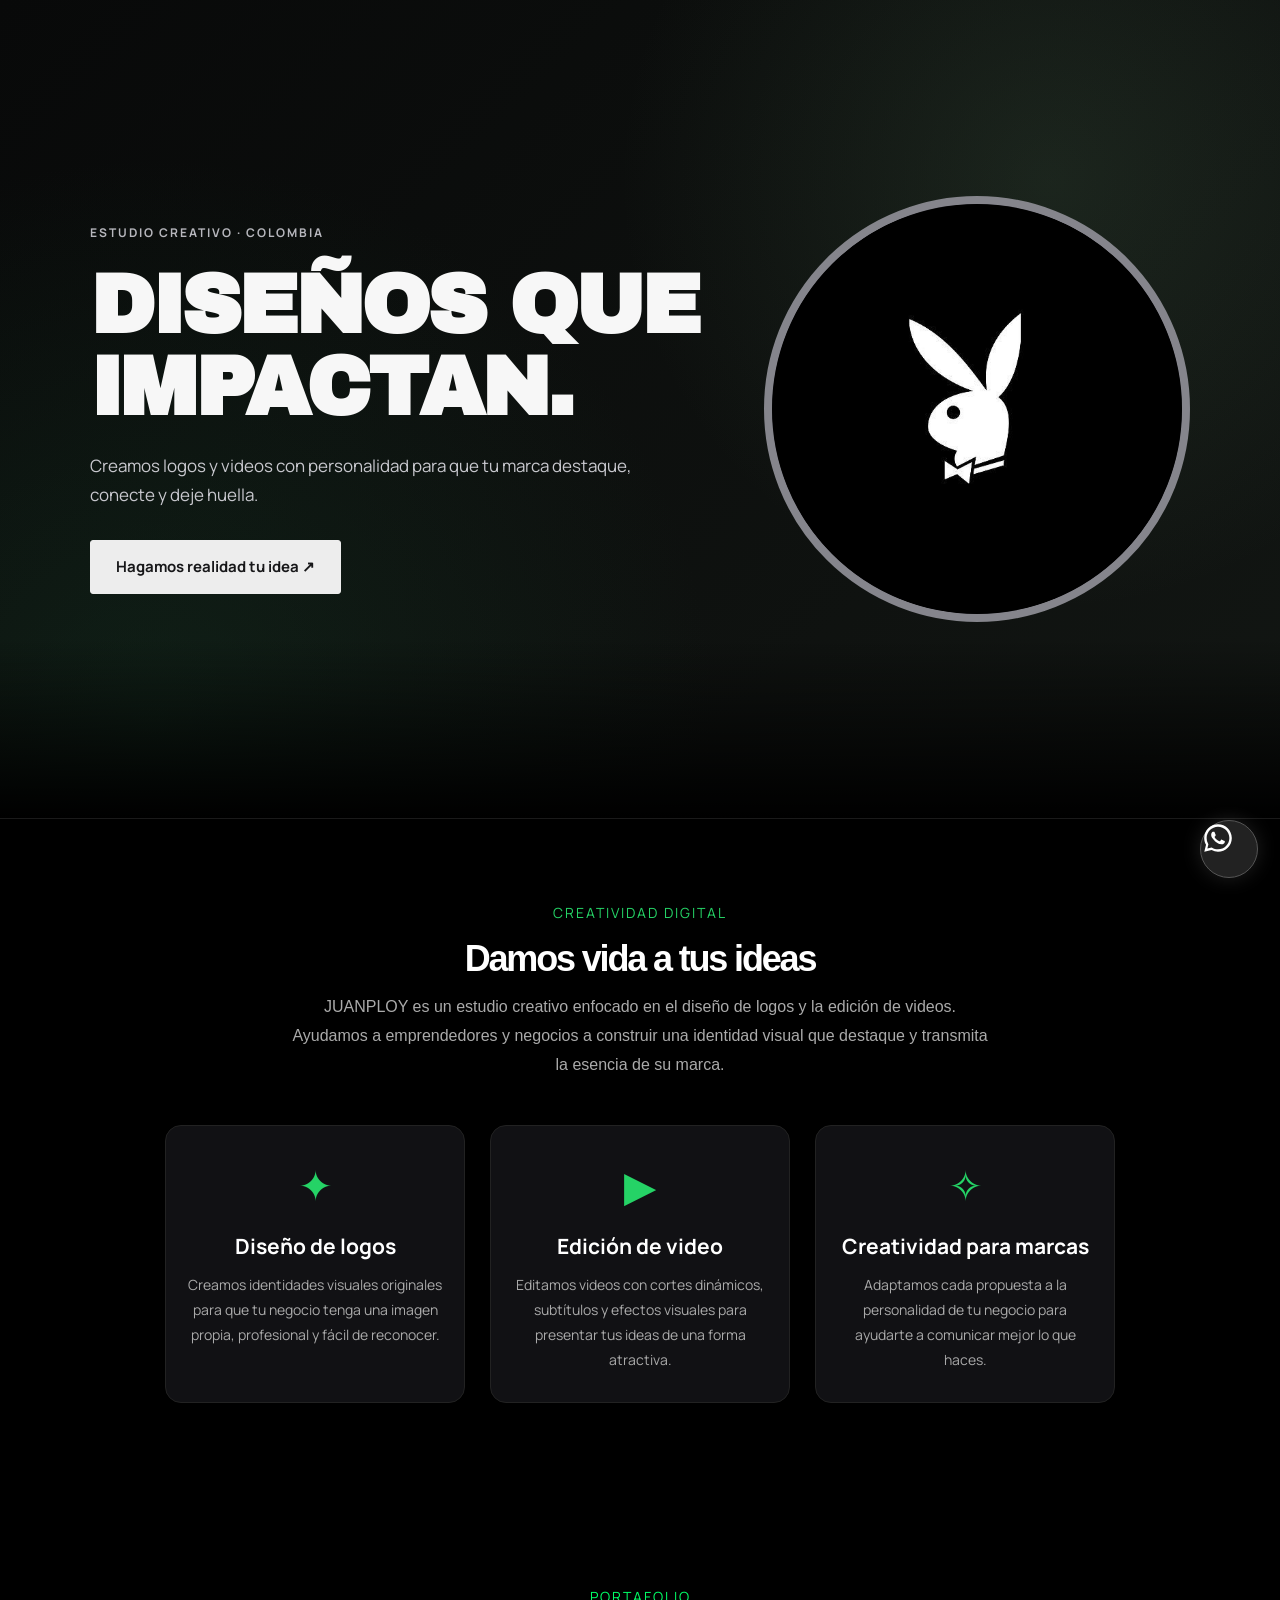
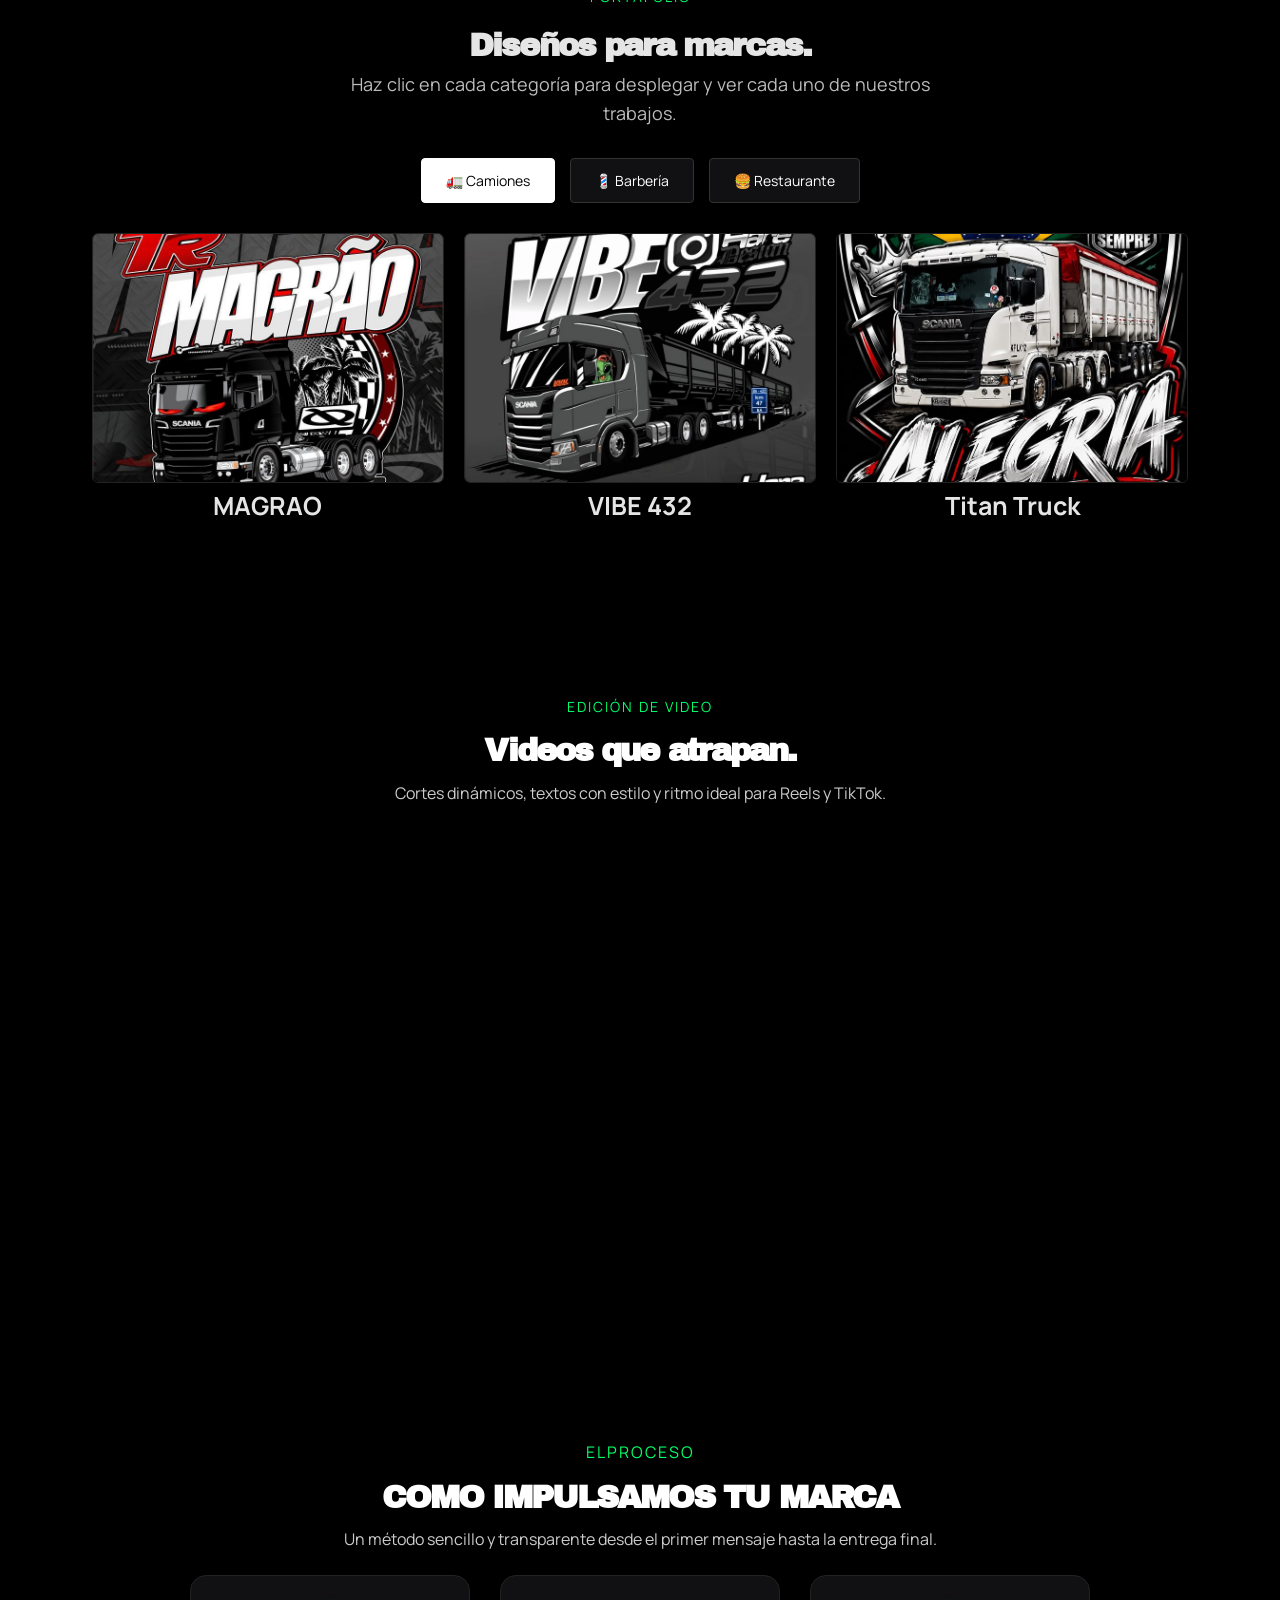
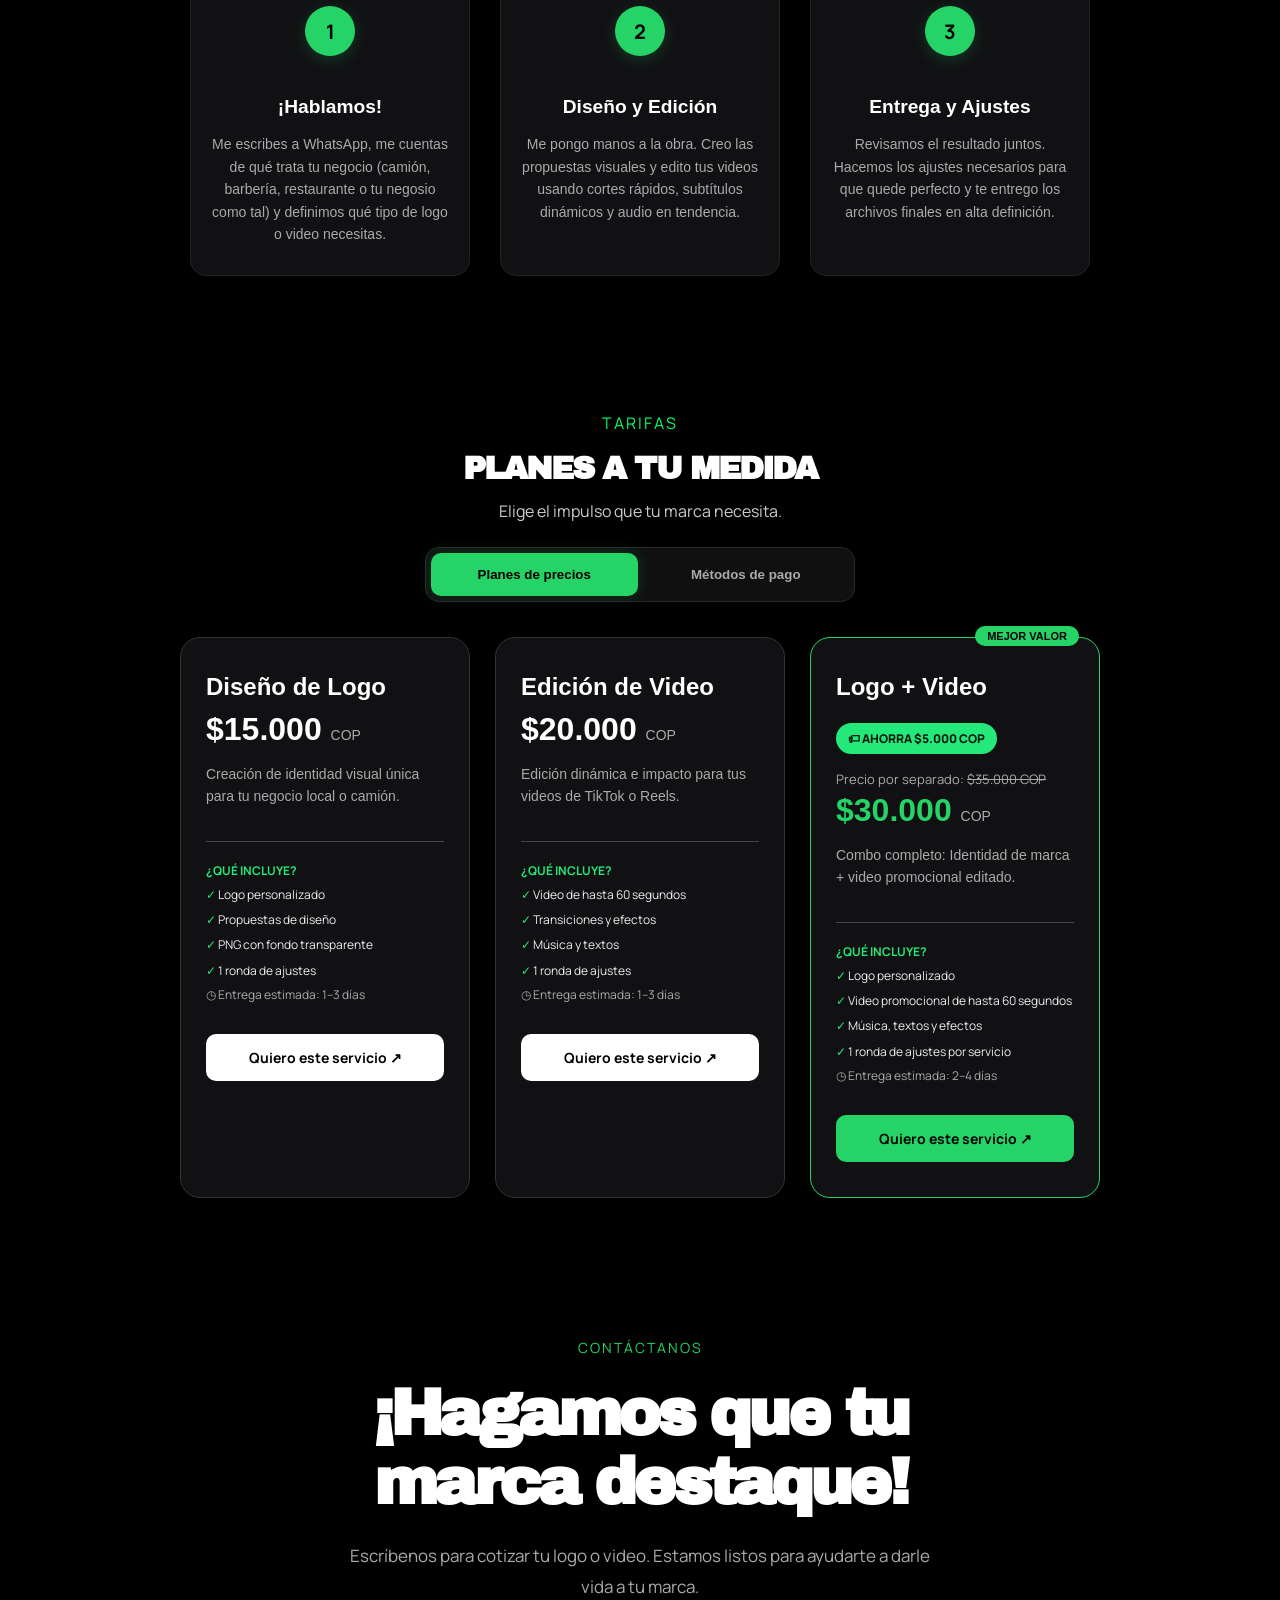
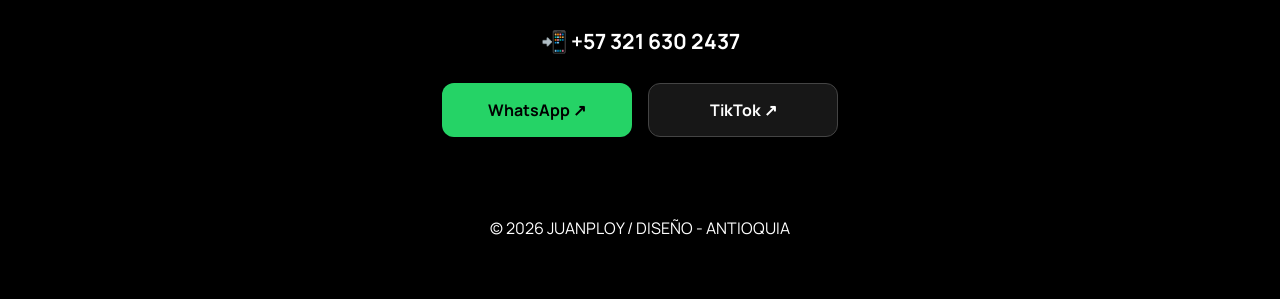
==== commit 1396cd46: "Update index.html" ====
--- a/index.html
+++ b/index.html
@@ -15,11 +15,10 @@
   <meta property="og:site_name" content="JUANPLOY">
   <meta property="og:title" content="JUANPLOY | DISEÑO CREATIVO DIGUITAL">
   <meta property="og:description" content="Creamos logos, diseños y videos con identidad propia. Transformamos tus ideas en contenido visual moderno que destaca y conecta con tu público.">
-  <meta property="og:image" content="https://github.iominiatura.png">
+  <meta property="og:image" content="https://juansebastianurregovelez-star.github.io/juanploy.github.io/favicon.jpg">
   <meta property="og:type" content="website">
 
-<meta name="description" content="JUANPLOY ofrece diseño de logos personalizados y edición de videos para barberías, gimnasios, restaurantes, camiones y marcas. Diseños profesionales y personalizados.">
-
+<meta name="description" content="JUANPLOY is a creative digital studio specializing in custom logo design, graphic design, brand identity and professional video editing for businesses, restaurants, barbershops and brands worldwide.">
 <meta name="keywords" content="Juanploy, diseño de logos, logos personalizados, diseño gráfico, edición de videos, barberías, gimnasios, restaurantes, camiones">
 
 <meta name="author" content="JUANPLOY">
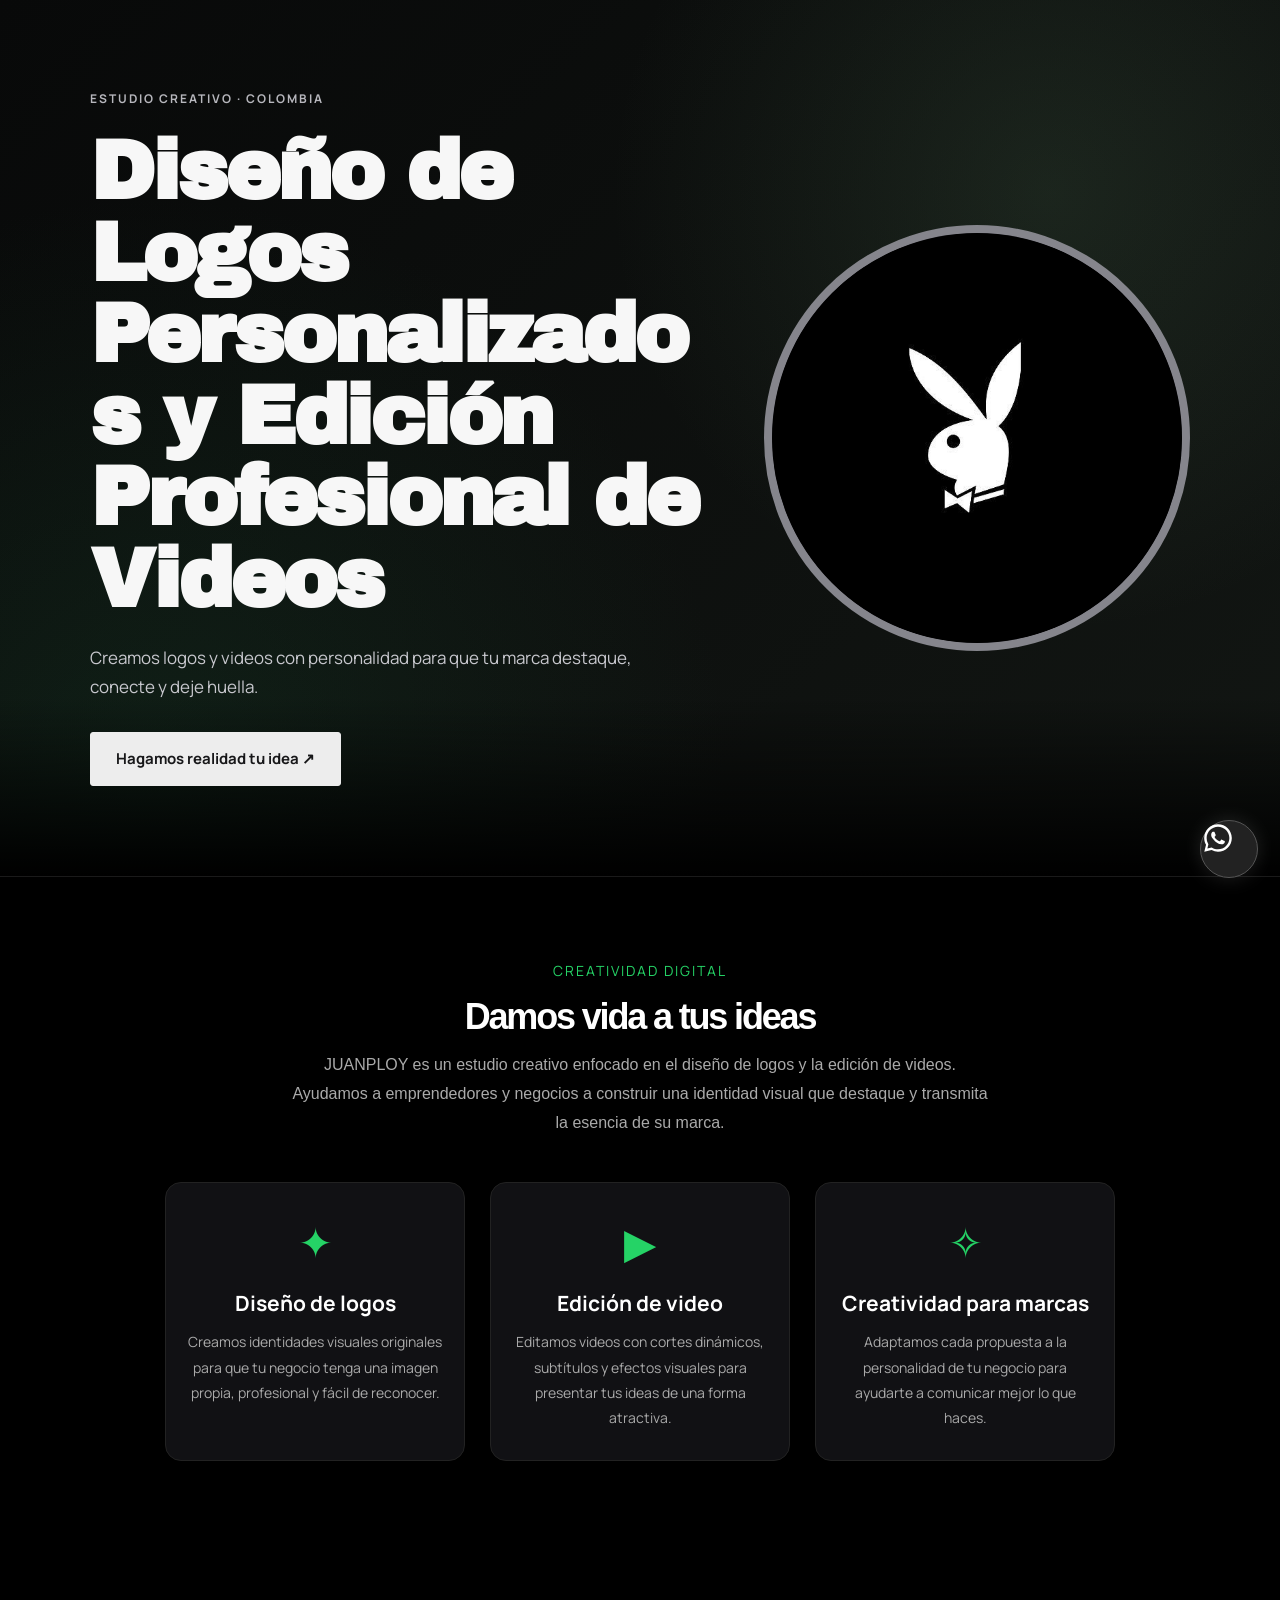
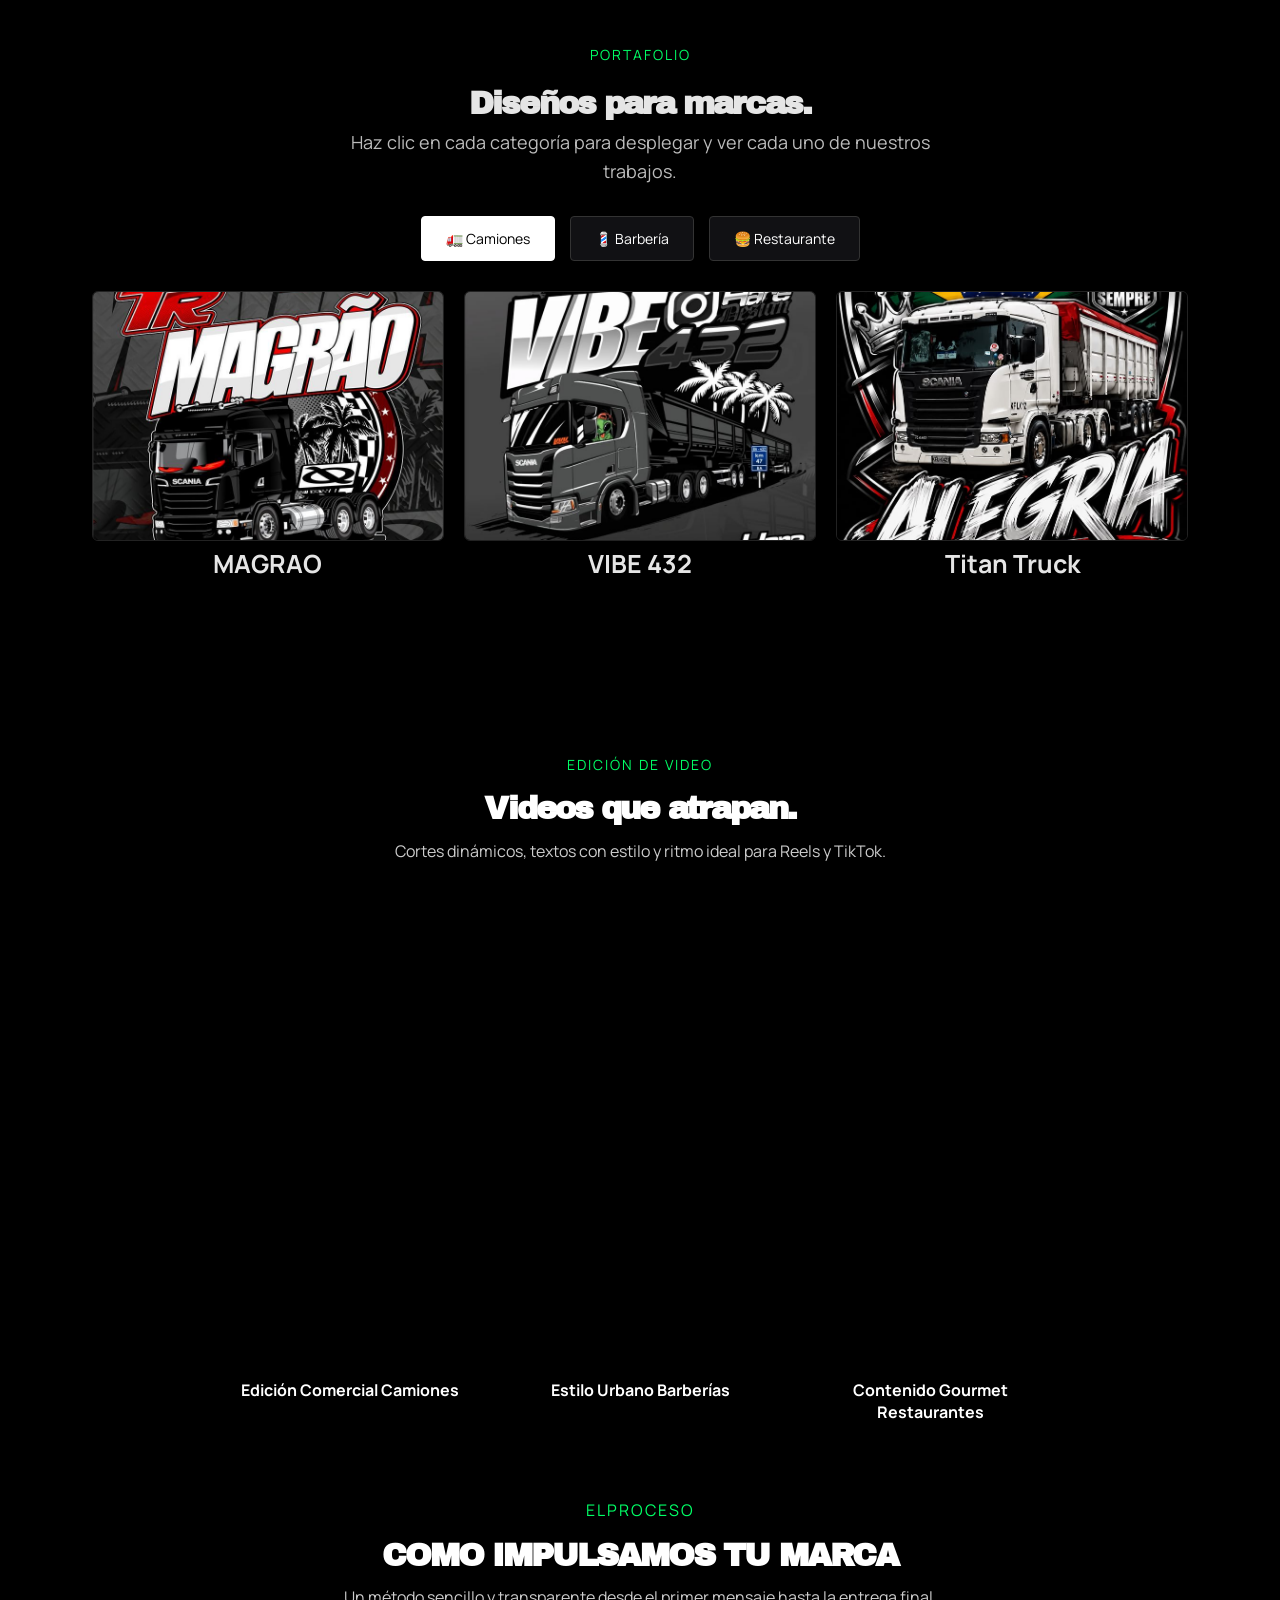
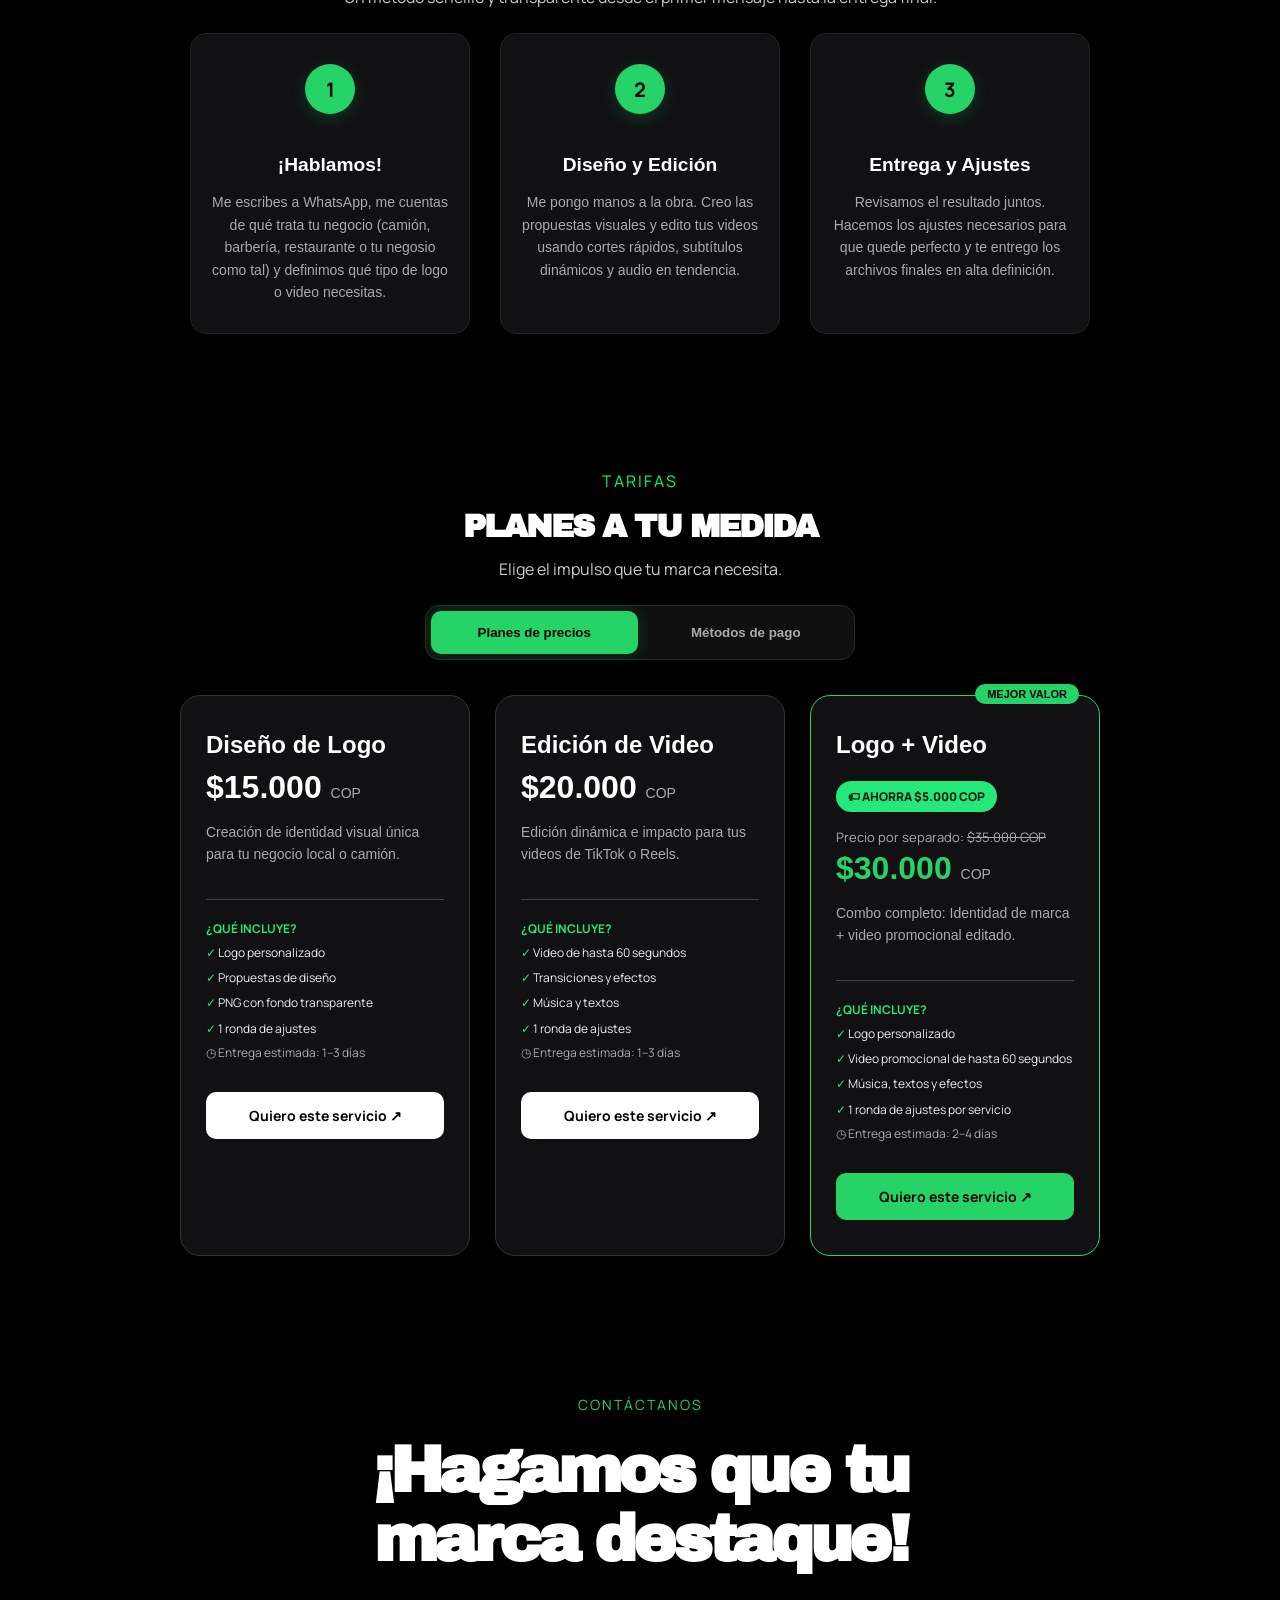
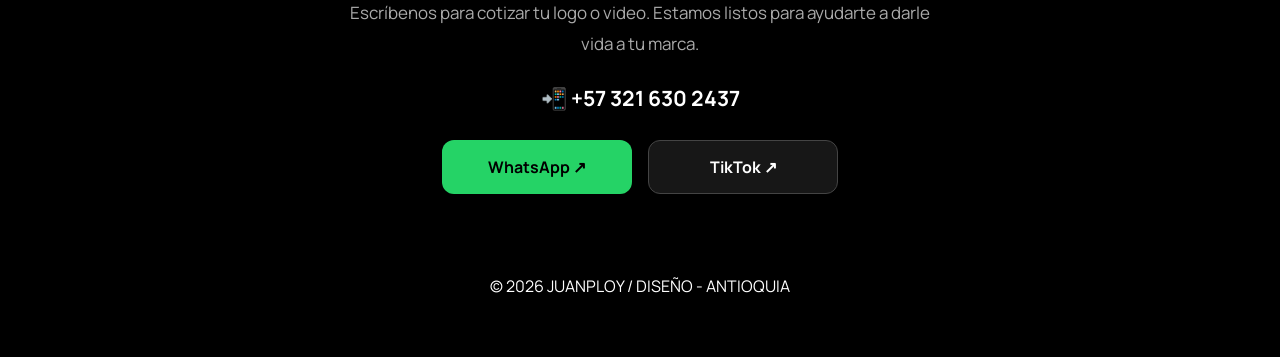
==== commit 89b7756e: "Update index.html" ====
--- a/index.html
+++ b/index.html
@@ -19,8 +19,7 @@
   <meta property="og:type" content="website">
 
 <meta name="description" content="JUANPLOY is a creative digital studio specializing in custom logo design, graphic design, brand identity and professional video editing for businesses, restaurants, barbershops and brands worldwide.">
-<meta name="keywords" content="Juanploy, diseño de logos, logos personalizados, diseño gráfico, edición de videos, barberías, gimnasios, restaurantes, camiones">
-
+<meta name="keywords" content="JUANPLOY, custom logo design, logo designer, graphic design, professional video editing, video editing for businesses, brand identity, diseño de logos, diseño gráfico, edición de videos, branding, creative studio">
 <meta name="author" content="JUANPLOY">
 
 <meta name="robots" content="in<!doctype html>
@@ -167,7 +166,7 @@
       ESTUDIO CREATIVO · COLOMBIA
     </p>
 
-    <h1>DISEÑOS QUE<br>IMPACTAN.</h1>
+ <h1>Diseño de Logos Personalizados y Edición Profesional de Videos</h1>
 
     <p class="hero-descripcion">
       Creamos logos y videos con personalidad para que tu
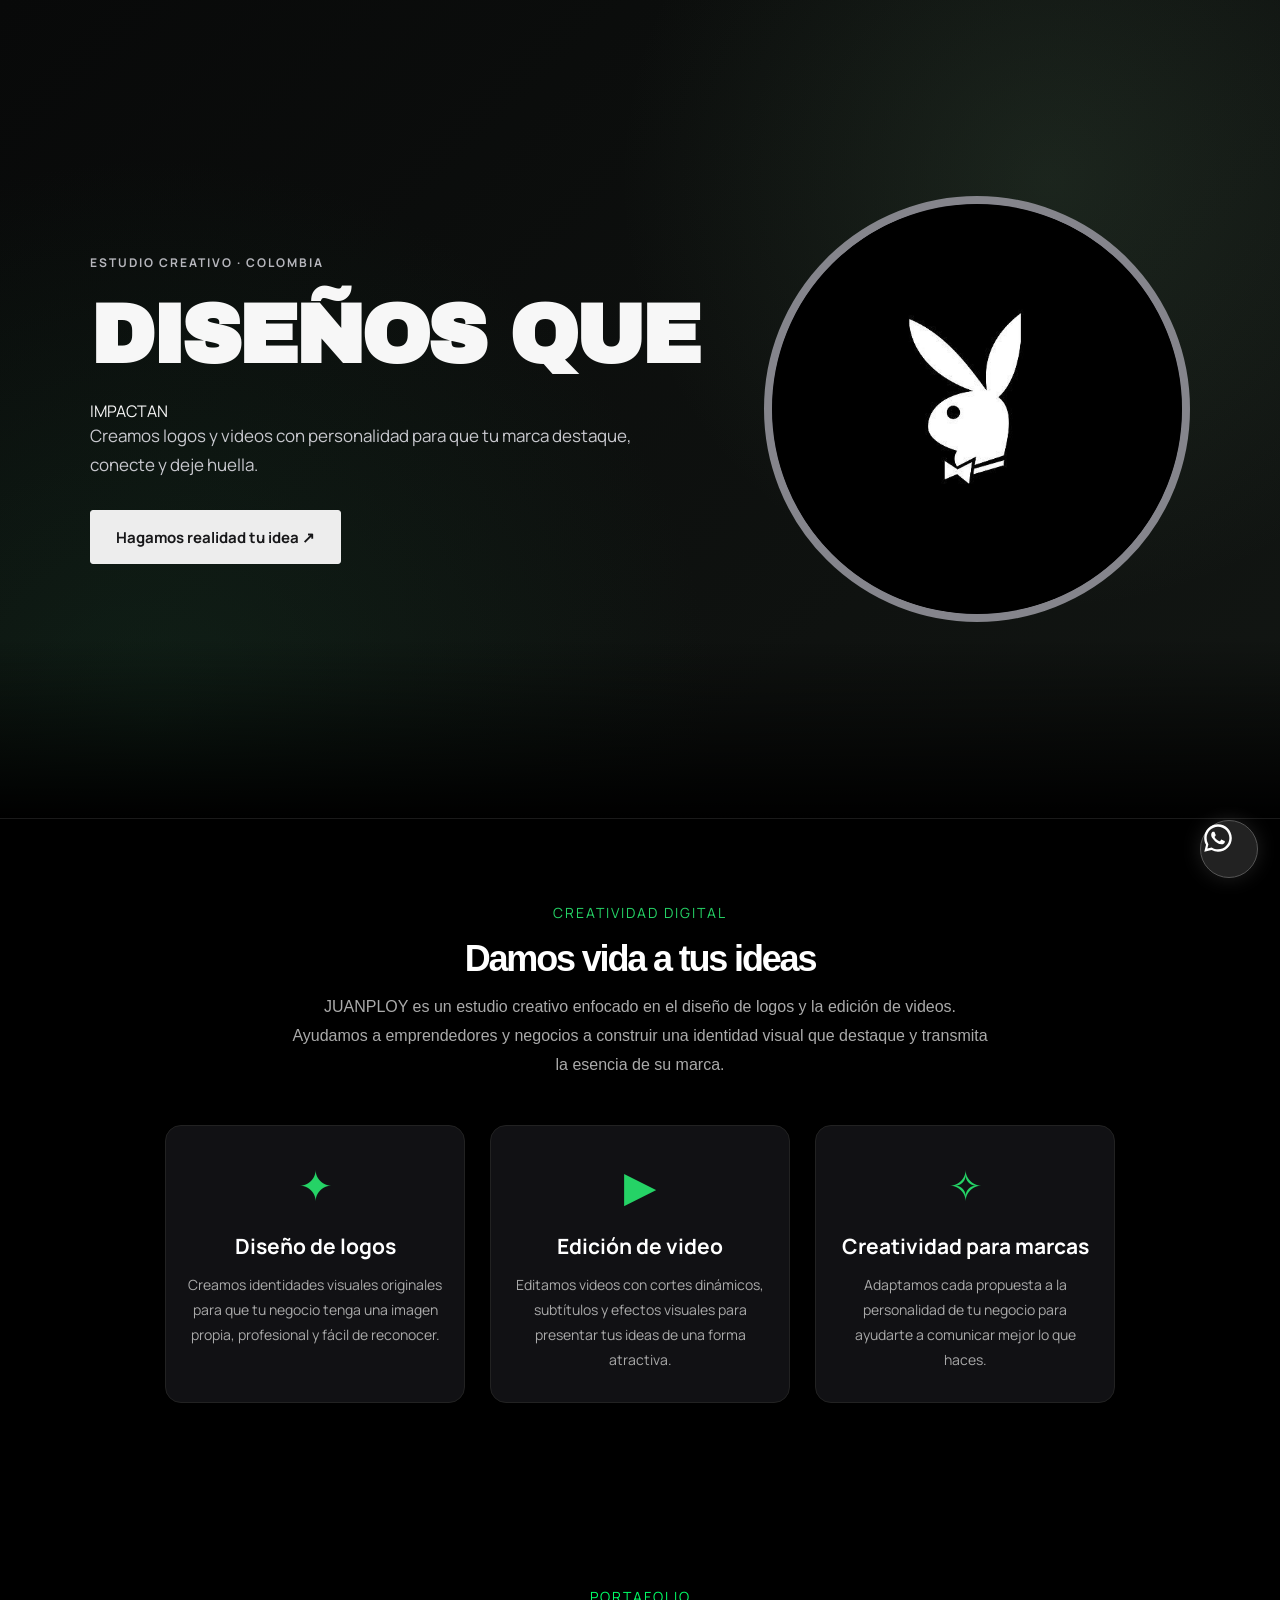
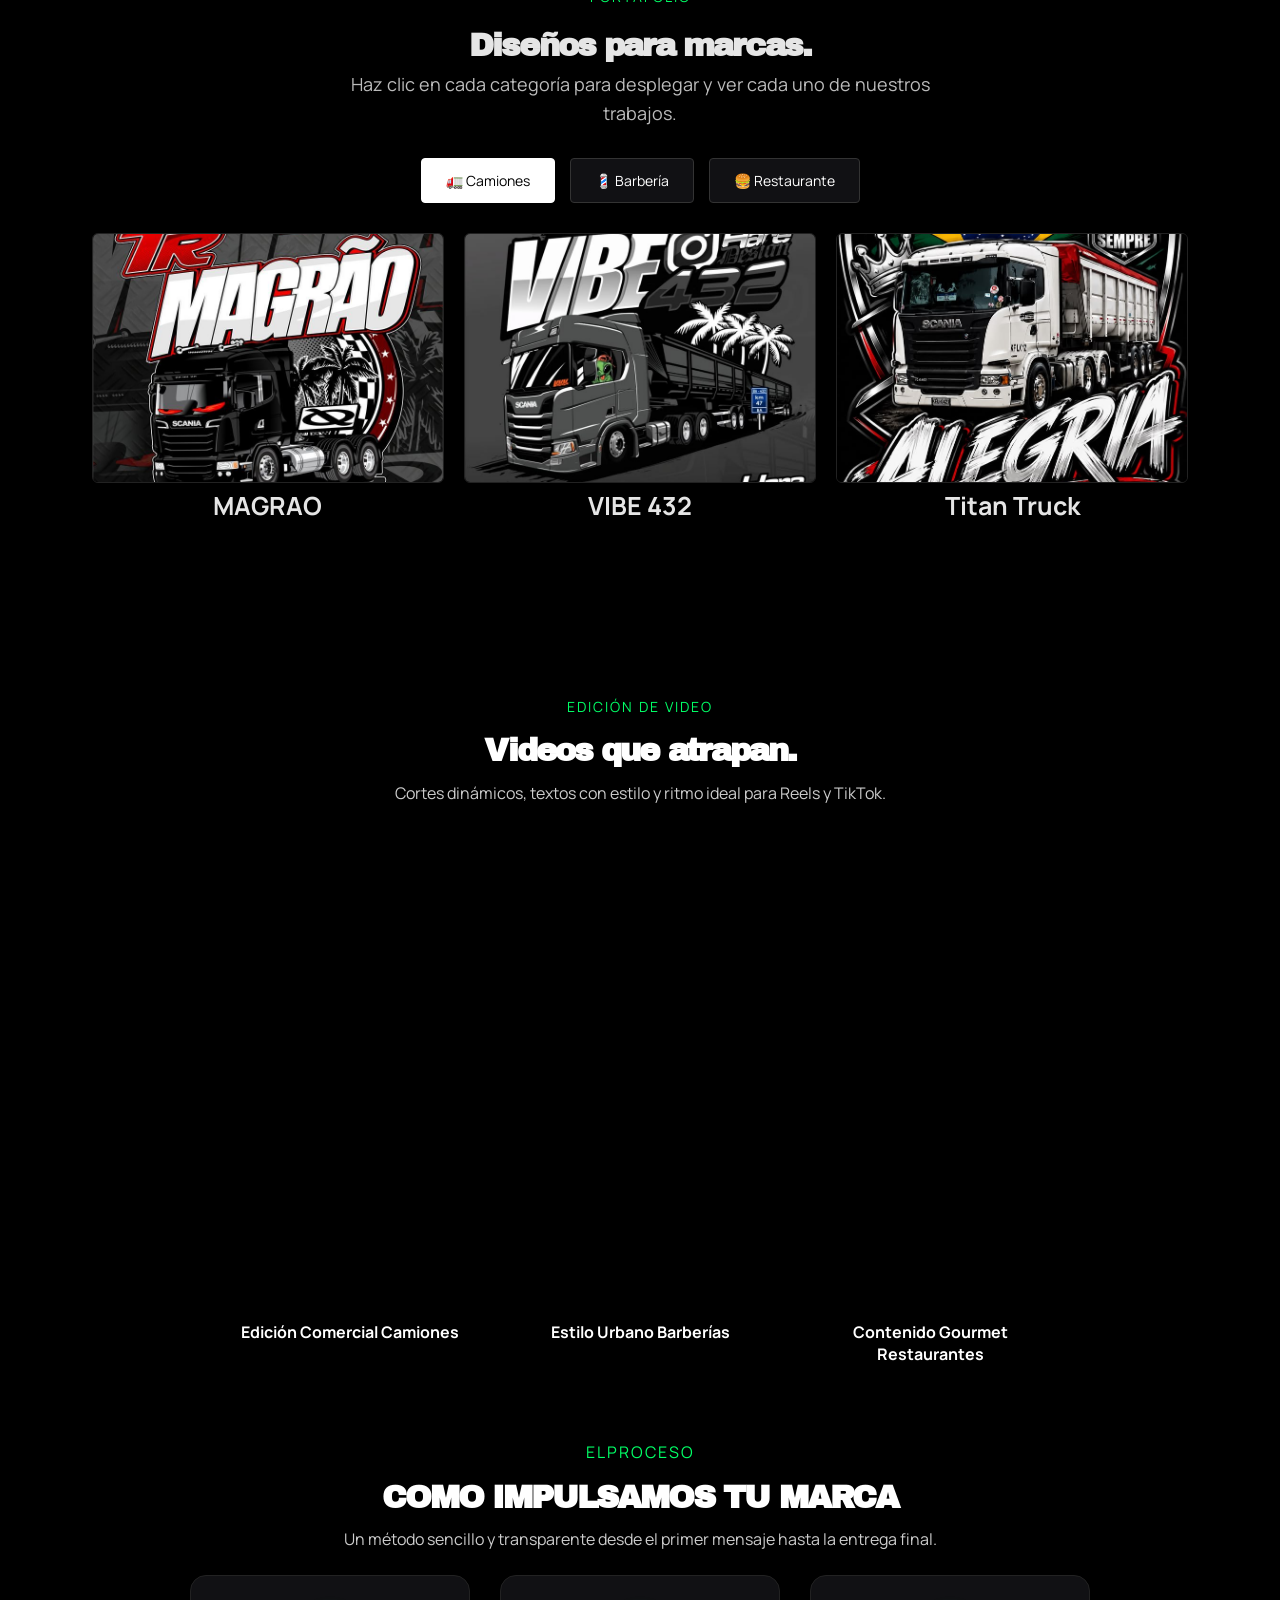
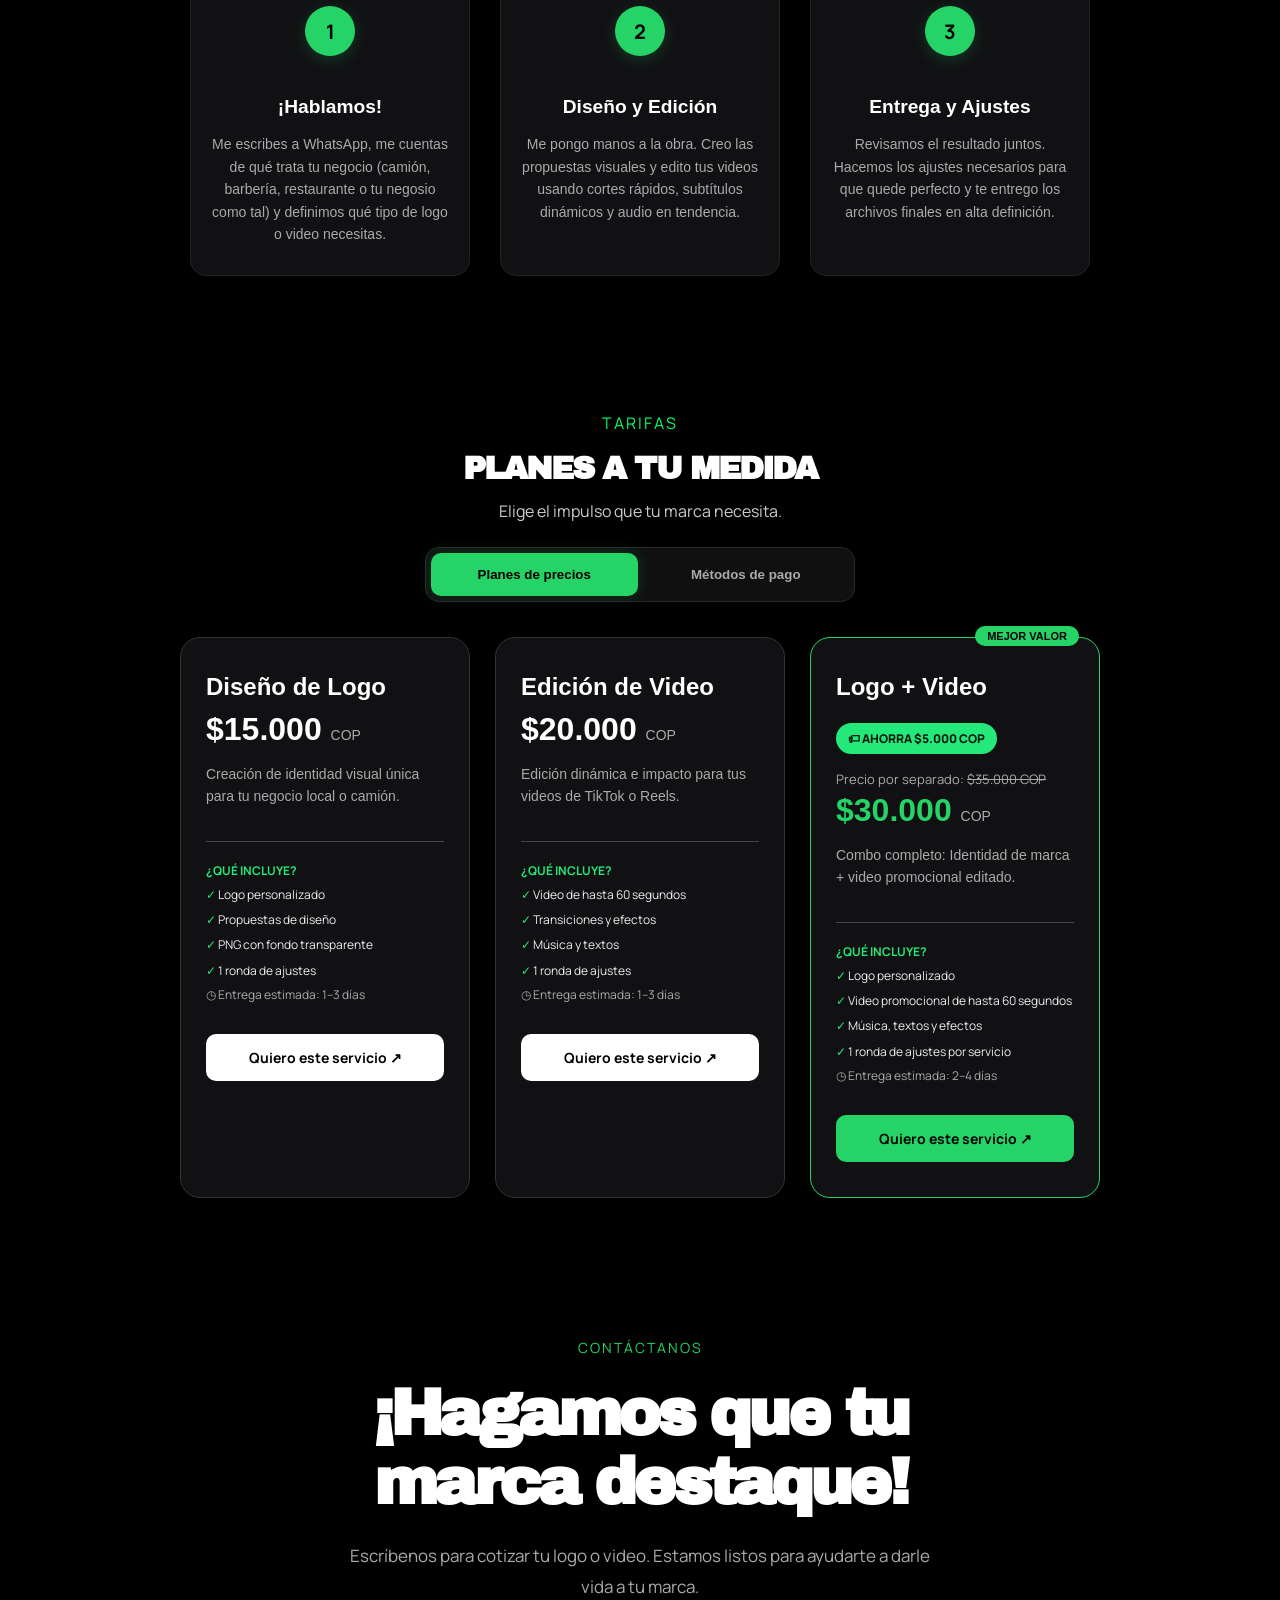
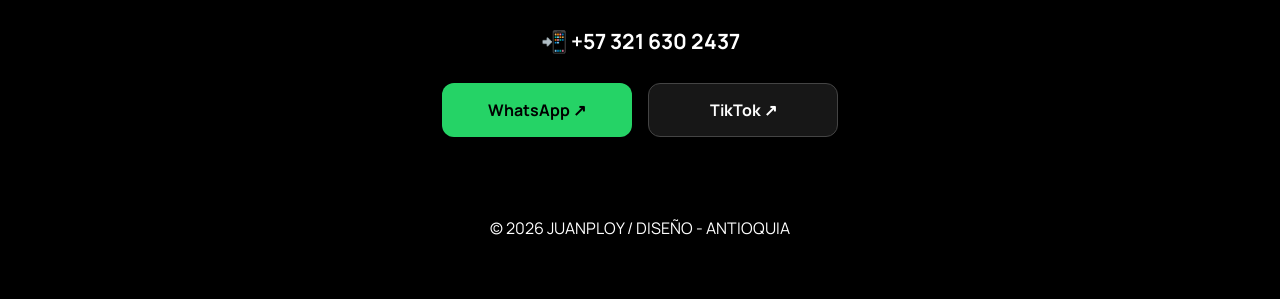
==== commit 8cc584d6: "Update index.html" ====
--- a/index.html
+++ b/index.html
@@ -166,7 +166,7 @@
       ESTUDIO CREATIVO · COLOMBIA
     </p>
 
- <h1>Diseño de Logos Personalizados y Edición Profesional de Videos</h1>
+ <h1>DISEÑOS QUE</h1>IMPACTAN</h1>
 
     <p class="hero-descripcion">
       Creamos logos y videos con personalidad para que tu
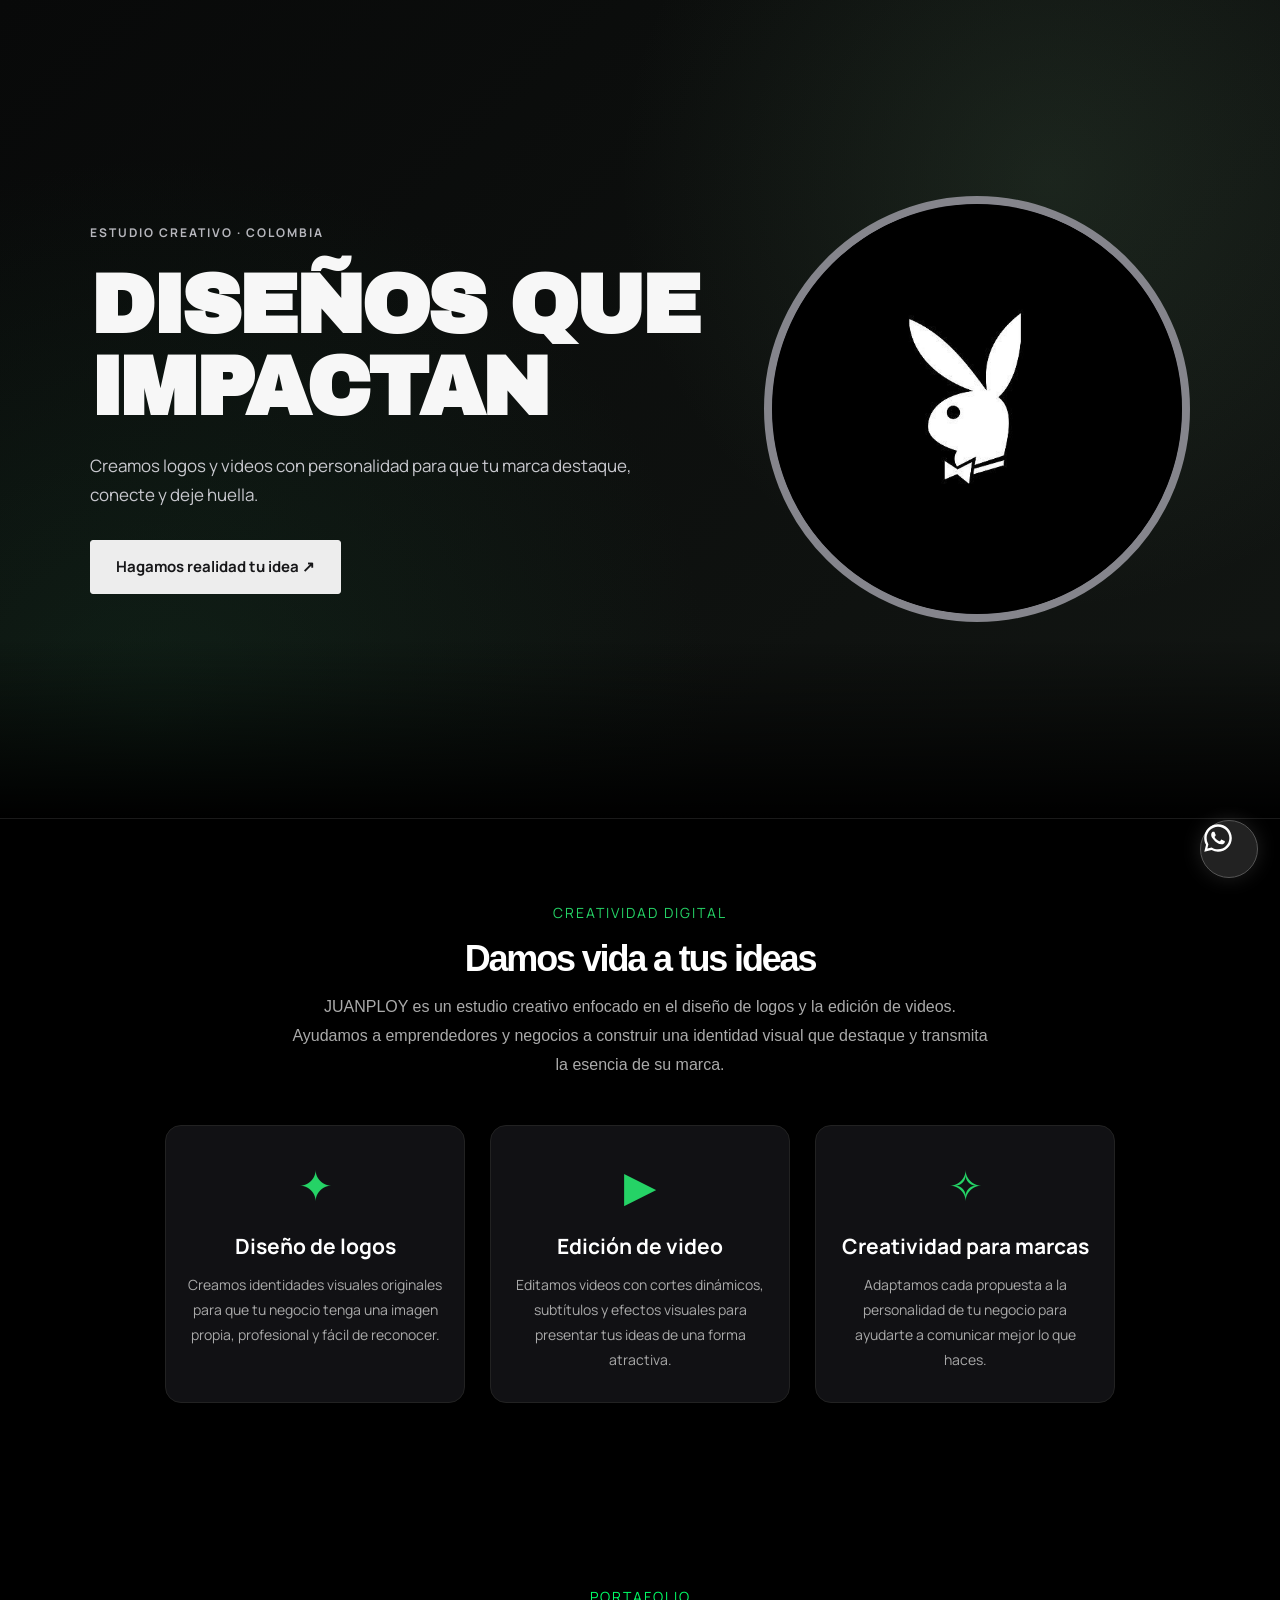
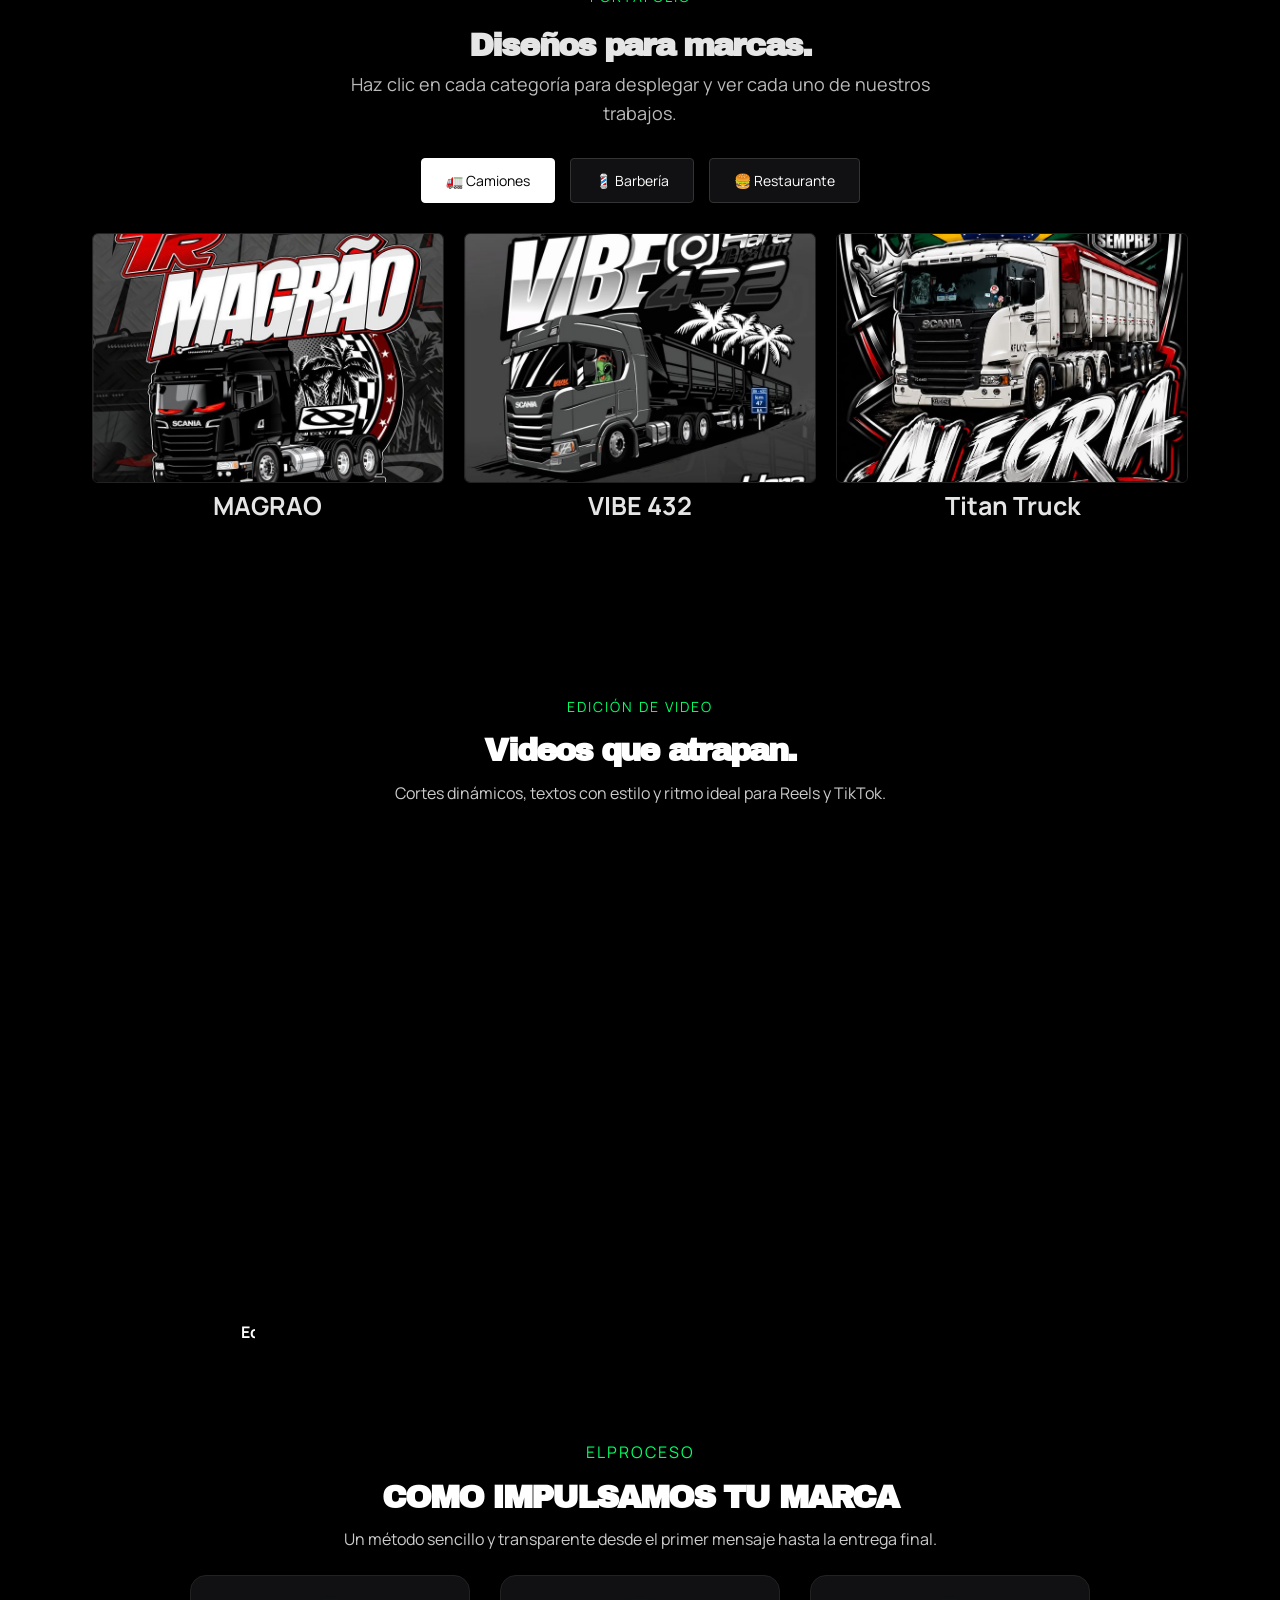
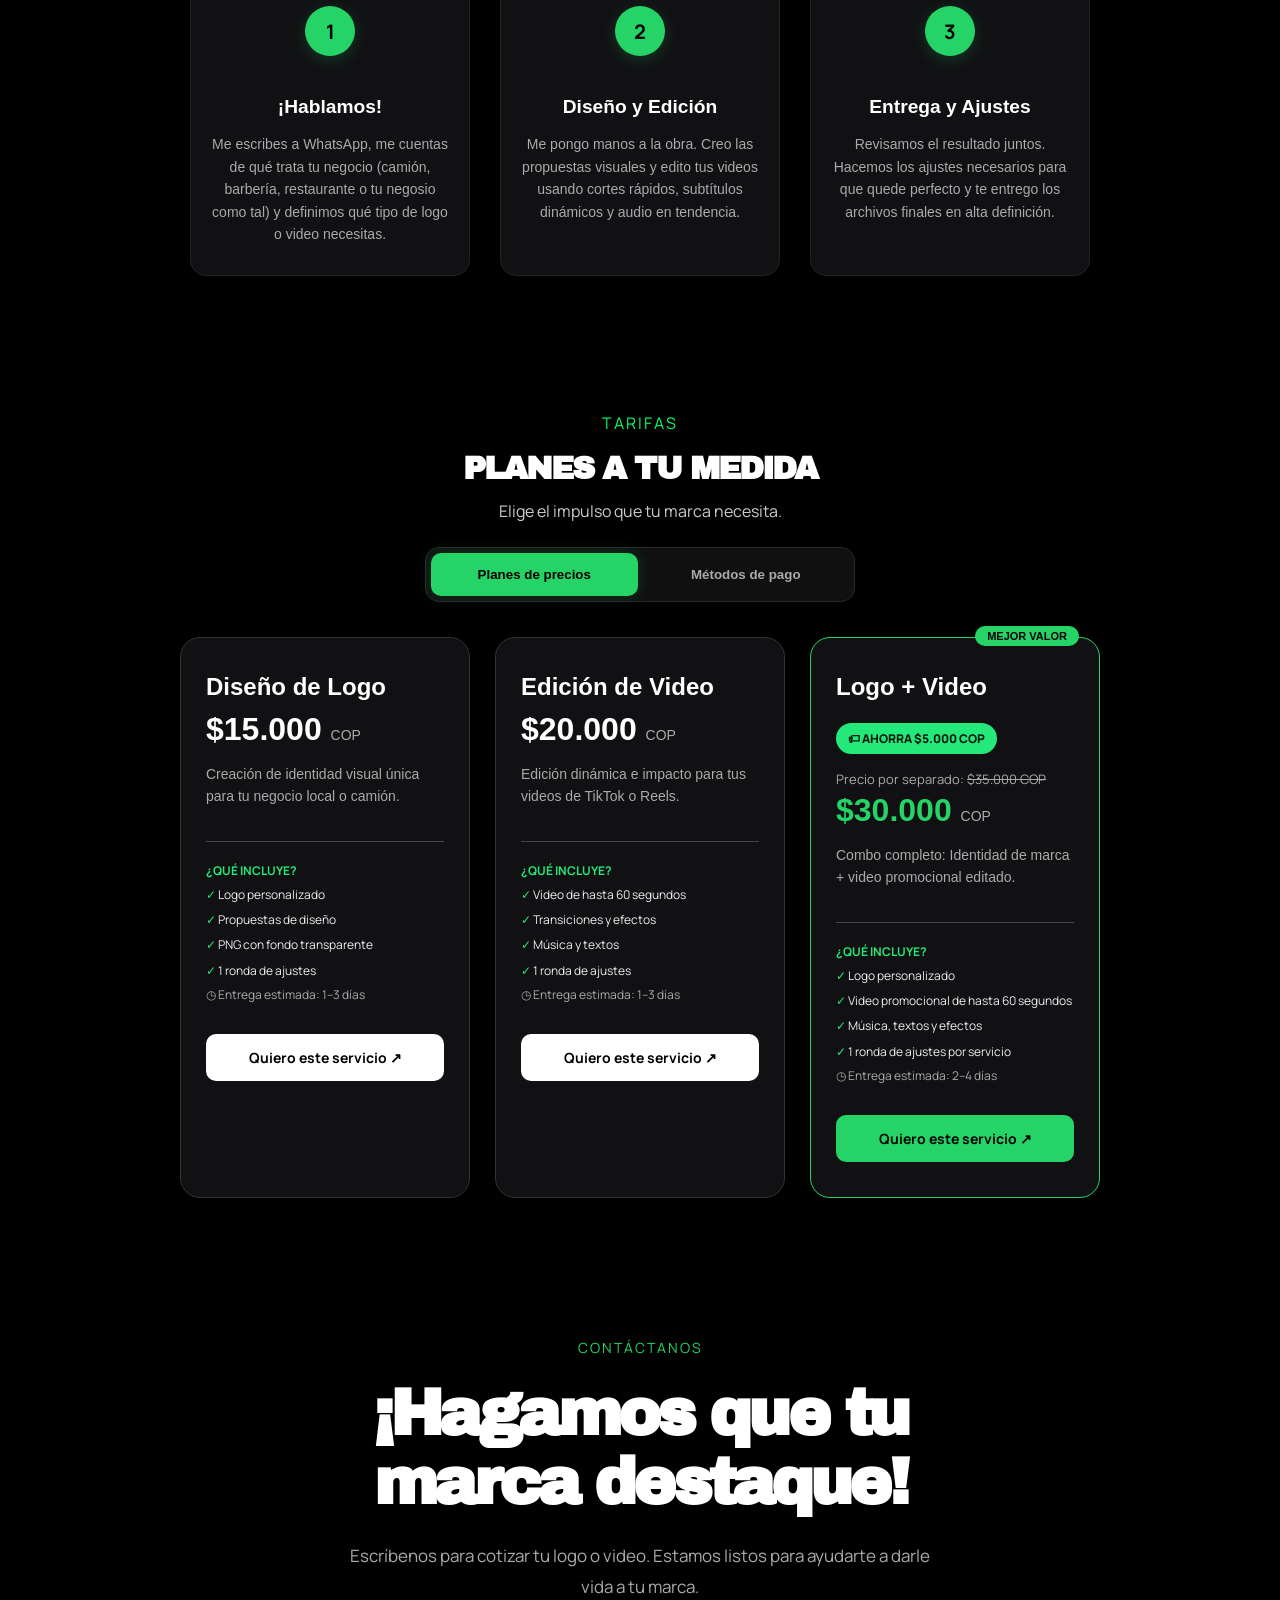
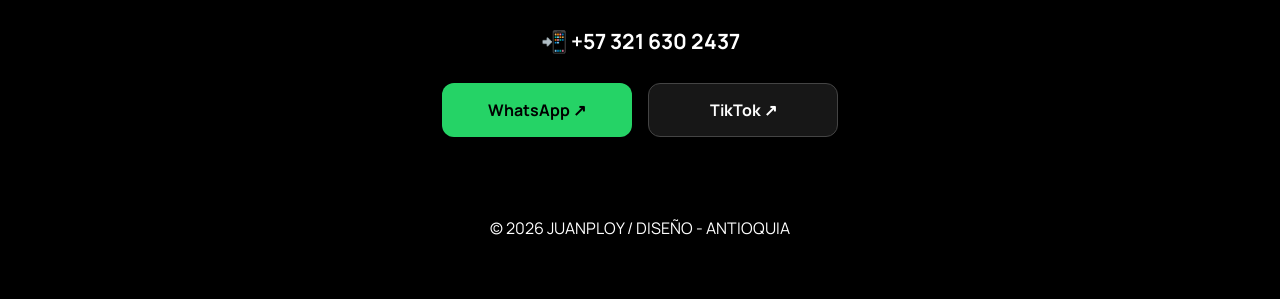
==== commit 35c97f75: "Update index.html" ====
--- a/index.html
+++ b/index.html
@@ -166,7 +166,8 @@
       ESTUDIO CREATIVO · COLOMBIA
     </p>
 
- <h1>DISEÑOS QUE</h1>IMPACTAN</h1>
+ <h1>DISEÑOS QUE 
+   IMPACTAN</h1>
 
     <p class="hero-descripcion">
       Creamos logos y videos con personalidad para que tu
